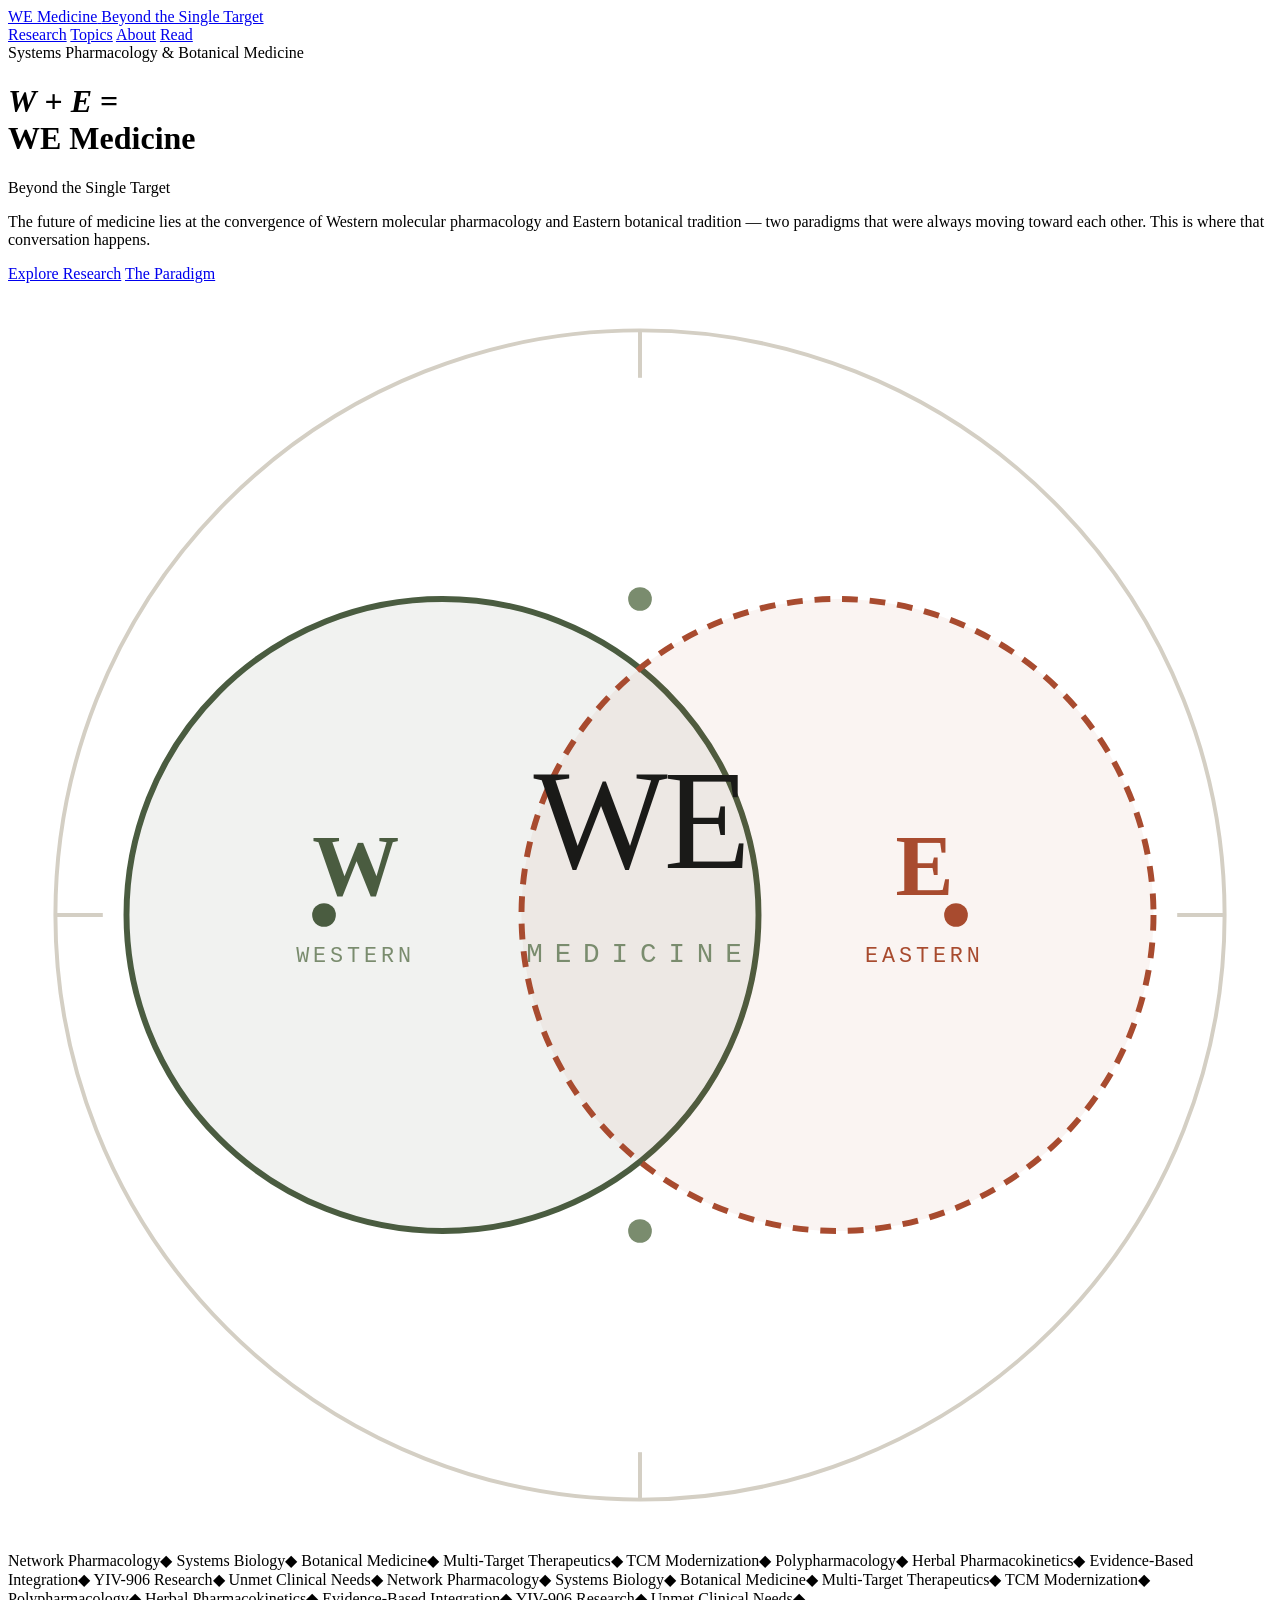
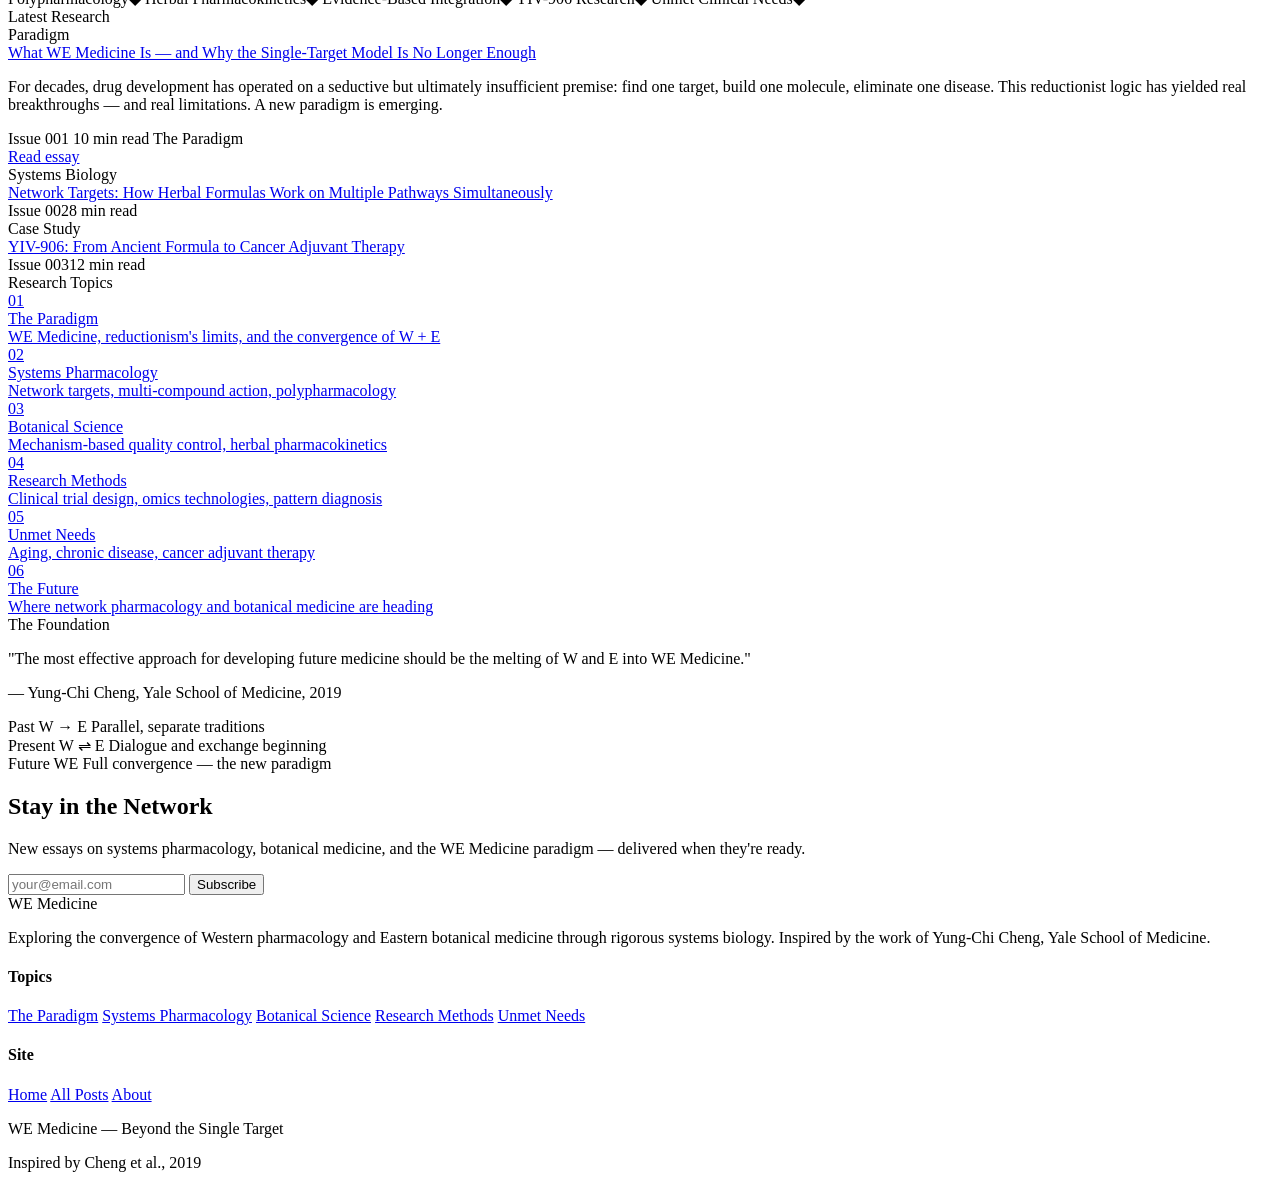
==== index.html @ 30516f9b "Update index.html" ====
<!DOCTYPE html>
<html lang="en">
<head>
  <meta charset="UTF-8">
  <meta name="viewport" content="width=device-width, initial-scale=1.0">
  <title>WE Medicine — Beyond the Single Target</title>
  <meta name="description" content="Exploring the convergence of Western pharmacology and Eastern botanical medicine through a systems biology lens.">
  <link rel="stylesheet" href="css/style.css"> 
</head>
<body>

  <header>
    <div class="header-inner">
      <a href="index.html" class="logo">
        <span class="logo-we">WE Medicine</span>
        <span class="logo-rest">Beyond the Single Target</span>
      </a>
      <nav>
        <a href="blog.html">Research</a>
        <a href="topics.html">Topics</a>
        <a href="about.html">About</a>
        <a href="blog.html" class="nav-cta">Read</a>
      </nav>
    </div>
  </header>

  <!-- HERO -->
  <div class="hero">
    <div class="hero-text fade-in">
      <div class="hero-label">Systems Pharmacology & Botanical Medicine</div>
      <h1><em>W</em> + <em>E</em> =<br>WE Medicine</h1>
      <div class="hero-subtitle">Beyond the Single Target</div>
      <p class="hero-desc">
        The future of medicine lies at the convergence of Western molecular pharmacology
        and Eastern botanical tradition — two paradigms that were always moving toward
        each other. This is where that conversation happens.
      </p>
      <div class="hero-actions">
        <a href="blog.html" class="btn-primary">Explore Research</a>
        <a href="about.html" class="btn-secondary">The Paradigm</a>
      </div>
    </div>
    <div class="hero-visual">
      <div class="we-diagram">
        <svg viewBox="0 0 320 320" fill="none" xmlns="http://www.w3.org/2000/svg">
          <!-- Outer ring -->
          <circle cx="160" cy="160" r="148" stroke="#d4cfc4" stroke-width="1"/>
          <!-- W circle -->
          <circle cx="110" cy="160" r="80" fill="#4a5c40" fill-opacity="0.08" stroke="#4a5c40" stroke-width="1.5"/>
          <!-- E circle -->
          <circle cx="210" cy="160" r="80" fill="#a84b2f" fill-opacity="0.06" stroke="#a84b2f" stroke-width="1.5" stroke-dasharray="4 3"/>
          <!-- Intersection -->
          <text x="160" y="148" text-anchor="middle" font-family="'Cormorant Garamond', serif" font-size="36" font-weight="300" fill="#1a1a18" letter-spacing="-1">WE</text>
          <text x="160" y="172" text-anchor="middle" font-family="'DM Mono', monospace" font-size="7" fill="#7a8c6e" letter-spacing="3">MEDICINE</text>
          <!-- W label -->
          <text x="88" y="155" text-anchor="middle" font-family="'Cormorant Garamond', serif" font-size="22" fill="#4a5c40" font-weight="600">W</text>
          <text x="88" y="172" text-anchor="middle" font-family="'DM Mono', monospace" font-size="5.5" fill="#7a8c6e" letter-spacing="1">WESTERN</text>
          <!-- E label -->
          <text x="232" y="155" text-anchor="middle" font-family="'Cormorant Garamond', serif" font-size="22" fill="#a84b2f" font-weight="600">E</text>
          <text x="232" y="172" text-anchor="middle" font-family="'DM Mono', monospace" font-size="5.5" fill="#a84b2f" letter-spacing="1">EASTERN</text>
          <!-- Decorative ticks -->
          <line x1="160" y1="12" x2="160" y2="24" stroke="#d4cfc4" stroke-width="1"/>
          <line x1="160" y1="296" x2="160" y2="308" stroke="#d4cfc4" stroke-width="1"/>
          <line x1="12" y1="160" x2="24" y2="160" stroke="#d4cfc4" stroke-width="1"/>
          <line x1="296" y1="160" x2="308" y2="160" stroke="#d4cfc4" stroke-width="1"/>
          <!-- Small nodes -->
          <circle cx="160" cy="80" r="3" fill="#7a8c6e"/>
          <circle cx="160" cy="240" r="3" fill="#7a8c6e"/>
          <circle cx="80" cy="160" r="3" fill="#4a5c40"/>
          <circle cx="240" cy="160" r="3" fill="#a84b2f"/>
        </svg>
      </div>
    </div>
  </div>

  <!-- MARQUEE -->
  <div class="marquee-strip">
    <div class="marquee-track">
      <span>Network Pharmacology</span><span class="dot">◆</span>
      <span>Systems Biology</span><span class="dot">◆</span>
      <span>Botanical Medicine</span><span class="dot">◆</span>
      <span>Multi-Target Therapeutics</span><span class="dot">◆</span>
      <span>TCM Modernization</span><span class="dot">◆</span>
      <span>Polypharmacology</span><span class="dot">◆</span>
      <span>Herbal Pharmacokinetics</span><span class="dot">◆</span>
      <span>Evidence-Based Integration</span><span class="dot">◆</span>
      <span>YIV-906 Research</span><span class="dot">◆</span>
      <span>Unmet Clinical Needs</span><span class="dot">◆</span>
      <!-- duplicate for seamless loop -->
      <span>Network Pharmacology</span><span class="dot">◆</span>
      <span>Systems Biology</span><span class="dot">◆</span>
      <span>Botanical Medicine</span><span class="dot">◆</span>
      <span>Multi-Target Therapeutics</span><span class="dot">◆</span>
      <span>TCM Modernization</span><span class="dot">◆</span>
      <span>Polypharmacology</span><span class="dot">◆</span>
      <span>Herbal Pharmacokinetics</span><span class="dot">◆</span>
      <span>Evidence-Based Integration</span><span class="dot">◆</span>
      <span>YIV-906 Research</span><span class="dot">◆</span>
      <span>Unmet Clinical Needs</span><span class="dot">◆</span>
    </div>
  </div>

  <!-- FEATURED POSTS -->
  <section>
    <div class="section-label">Latest Research</div>
    <div class="featured-grid">
      <div class="featured-main">
        <div class="post-category">Paradigm</div>
        <a href="posts/manifesto.html" class="post-title">What WE Medicine Is — and Why the Single-Target Model Is No Longer Enough</a>
        <p class="post-excerpt">
          For decades, drug development has operated on a seductive but ultimately insufficient premise: find one target, build one molecule, eliminate one disease. This reductionist logic has yielded real breakthroughs — and real limitations. A new paradigm is emerging.
        </p>
        <div class="post-meta">
          <span>Issue 001</span>
          <span>10 min read</span>
          <span>The Paradigm</span>
        </div>
        <a href="posts/manifesto.html" class="read-more">Read essay</a>
      </div>
      <div class="featured-side">
        <div class="side-post">
          <div class="post-category">Systems Biology</div>
          <a href="blog.html" class="post-title">Network Targets: How Herbal Formulas Work on Multiple Pathways Simultaneously</a>
          <div class="post-meta"><span>Issue 002</span><span>8 min read</span></div>
        </div>
        <div class="side-post">
          <div class="post-category">Case Study</div>
          <a href="blog.html" class="post-title">YIV-906: From Ancient Formula to Cancer Adjuvant Therapy</a>
          <div class="post-meta"><span>Issue 003</span><span>12 min read</span></div>
        </div>
      </div>
    </div>
  </section>

  <!-- TOPICS -->
  <section>
    <div class="section-label">Research Topics</div>
    <div class="topics-grid">
      <a href="blog.html" class="topic-card">
        <div class="topic-number">01</div>
        <div class="topic-name">The Paradigm</div>
        <div class="topic-desc">WE Medicine, reductionism's limits, and the convergence of W + E</div>
      </a>
      <a href="blog.html" class="topic-card">
        <div class="topic-number">02</div>
        <div class="topic-name">Systems Pharmacology</div>
        <div class="topic-desc">Network targets, multi-compound action, polypharmacology</div>
      </a>
      <a href="blog.html" class="topic-card">
        <div class="topic-number">03</div>
        <div class="topic-name">Botanical Science</div>
        <div class="topic-desc">Mechanism-based quality control, herbal pharmacokinetics</div>
      </a>
      <a href="blog.html" class="topic-card">
        <div class="topic-number">04</div>
        <div class="topic-name">Research Methods</div>
        <div class="topic-desc">Clinical trial design, omics technologies, pattern diagnosis</div>
      </a>
      <a href="blog.html" class="topic-card">
        <div class="topic-number">05</div>
        <div class="topic-name">Unmet Needs</div>
        <div class="topic-desc">Aging, chronic disease, cancer adjuvant therapy</div>
      </a>
      <a href="blog.html" class="topic-card">
        <div class="topic-number">06</div>
        <div class="topic-name">The Future</div>
        <div class="topic-desc">Where network pharmacology and botanical medicine are heading</div>
      </a>
    </div>
  </section>

  <!-- PARADIGM BLOCK -->
  <div class="paradigm-block">
    <div class="paradigm-inner">
      <div>
        <div class="section-label">The Foundation</div>
        <p class="paradigm-quote">"The most effective approach for developing future medicine should be the melting of W and E into WE Medicine."</p>
        <p class="paradigm-attribution">— Yung-Chi Cheng, Yale School of Medicine, 2019</p>
      </div>
      <div class="equation-display">
        <div class="eq-row">
          <span class="eq-label">Past</span>
          <span class="eq-value">W → E</span>
          <span class="eq-desc">Parallel, separate traditions</span>
        </div>
        <div class="eq-row">
          <span class="eq-label">Present</span>
          <span class="eq-value">W ⇌ E</span>
          <span class="eq-desc">Dialogue and exchange beginning</span>
        </div>
        <div class="eq-row active">
          <span class="eq-label">Future</span>
          <span class="eq-value">WE</span>
          <span class="eq-desc">Full convergence — the new paradigm</span>
        </div>
      </div>
    </div>
  </div>

  <!-- NEWSLETTER -->
  <div class="newsletter-section">
    <div class="newsletter-inner">
      <h2>Stay in the Network</h2>
      <p>New essays on systems pharmacology, botanical medicine, and the WE Medicine paradigm — delivered when they're ready.</p>
      <form class="newsletter-form" onsubmit="return false;">
        <input type="email" placeholder="your@email.com">
        <button type="submit">Subscribe</button>
      </form>
    </div>
  </div>

  <footer>
    <div class="footer-inner">
      <div class="footer-brand">
        <span class="logo-we">WE Medicine</span>
        <p>Exploring the convergence of Western pharmacology and Eastern botanical medicine through rigorous systems biology. Inspired by the work of Yung-Chi Cheng, Yale School of Medicine.</p>
      </div>
      <div class="footer-col">
        <h4>Topics</h4>
        <a href="blog.html">The Paradigm</a>
        <a href="blog.html">Systems Pharmacology</a>
        <a href="blog.html">Botanical Science</a>
        <a href="blog.html">Research Methods</a>
        <a href="blog.html">Unmet Needs</a>
      </div>
      <div class="footer-col">
        <h4>Site</h4>
        <a href="index.html">Home</a>
        <a href="blog.html">All Posts</a>
        <a href="about.html">About</a>
      </div>
    </div>
    <div class="footer-bottom">
      <p>WE Medicine — Beyond the Single Target</p>
      <p>Inspired by Cheng et al., 2019</p>
    </div>
  </footer>

  <script src="js/main.js"></script>
</body>
</html>
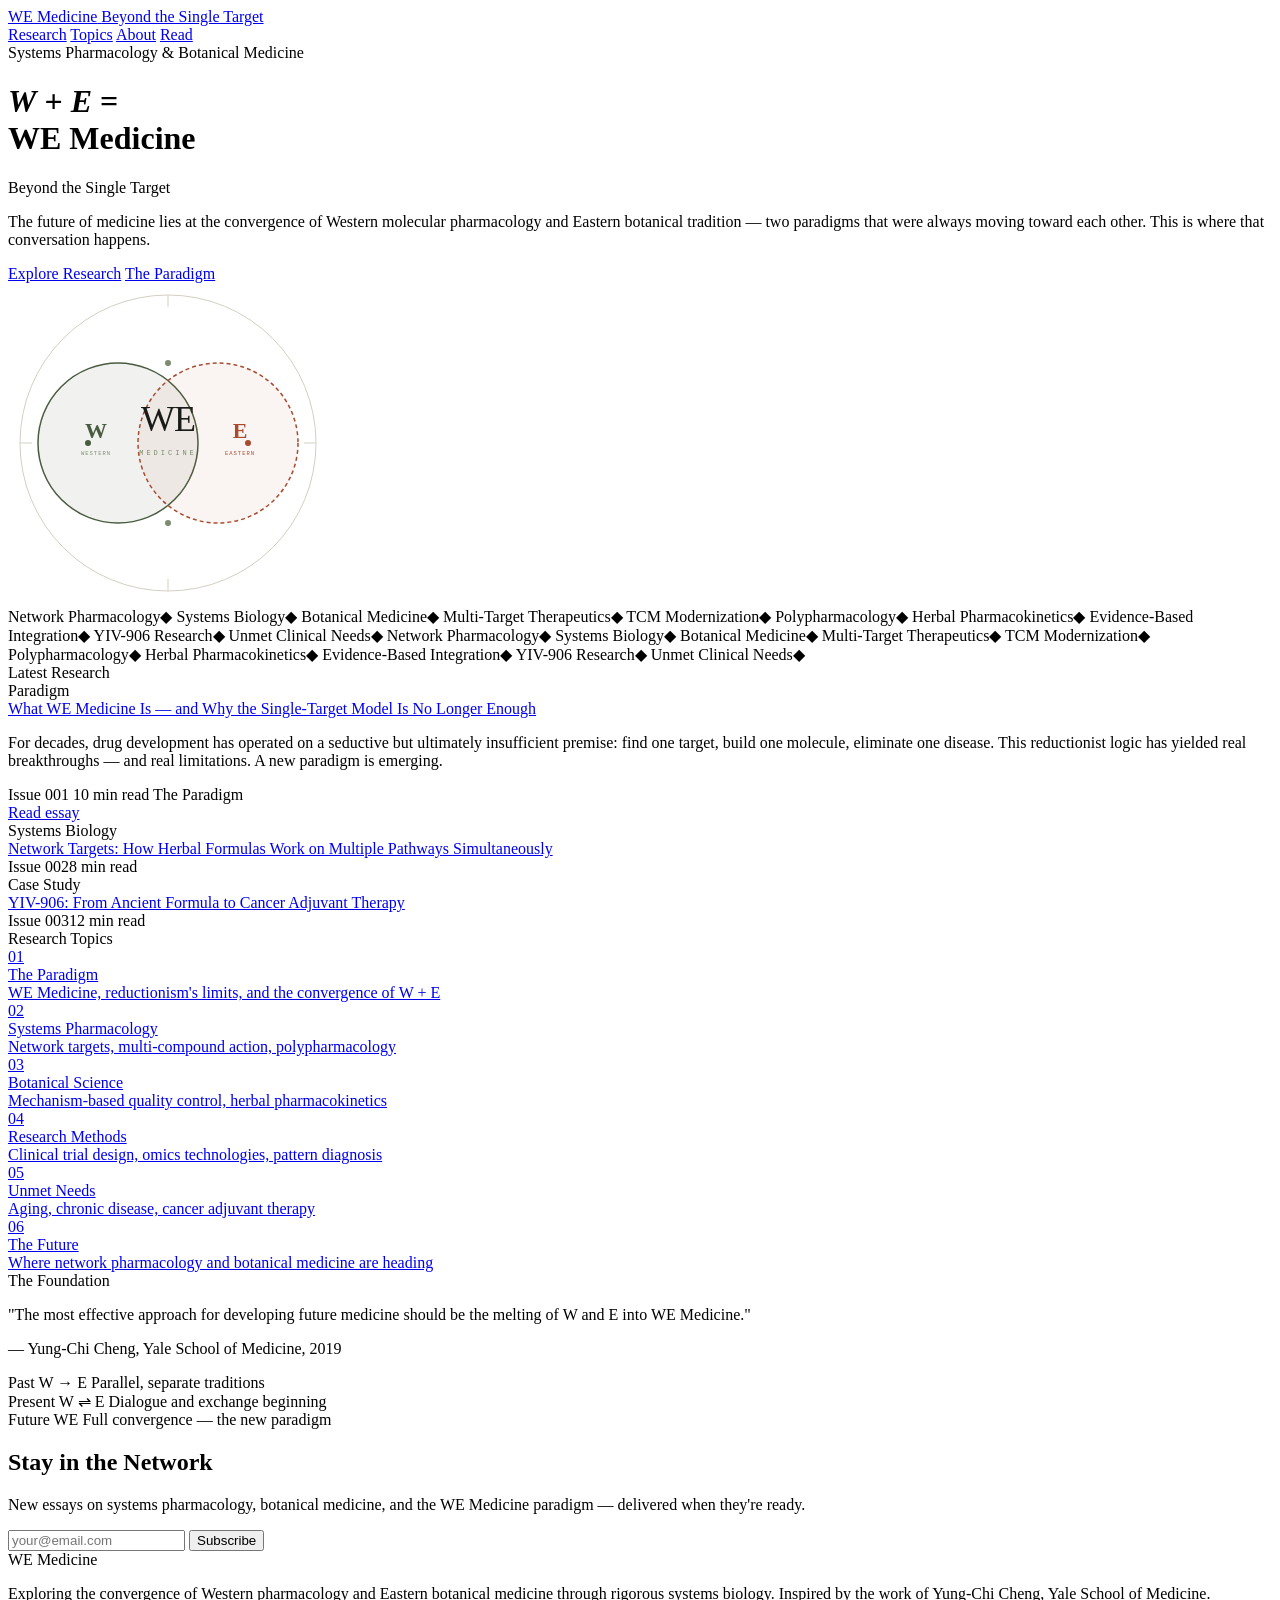
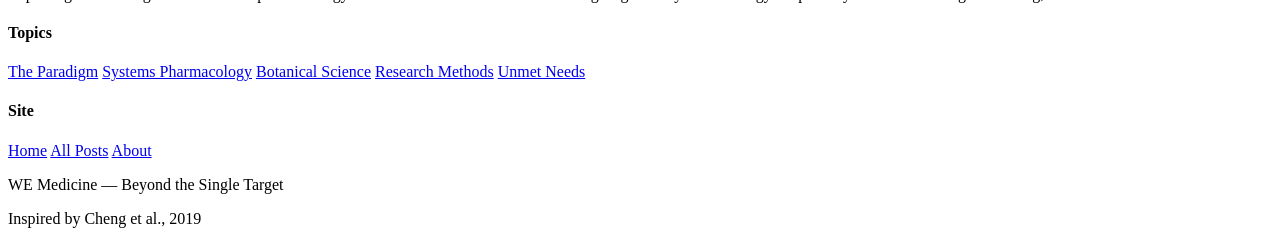
==== commit 131f812c: "Update index.html" ====
--- a/index.html
+++ b/index.html
@@ -5,7 +5,7 @@
   <meta name="viewport" content="width=device-width, initial-scale=1.0">
   <title>WE Medicine — Beyond the Single Target</title>
   <meta name="description" content="Exploring the convergence of Western pharmacology and Eastern botanical medicine through a systems biology lens.">
-  <link rel="stylesheet" href="css/style.css"> 
+  <link rel="stylesheet" href="css/style.css">
 </head>
 <body>
 
@@ -42,7 +42,7 @@
     </div>
     <div class="hero-visual">
       <div class="we-diagram">
-        <svg viewBox="0 0 320 320" fill="none" xmlns="http://www.w3.org/2000/svg">
+        <svg viewBox="0 0 320 320" width="320" height="320" fill="none" xmlns="http://www.w3.org/2000/svg">
           <!-- Outer ring -->
           <circle cx="160" cy="160" r="148" stroke="#d4cfc4" stroke-width="1"/>
           <!-- W circle -->
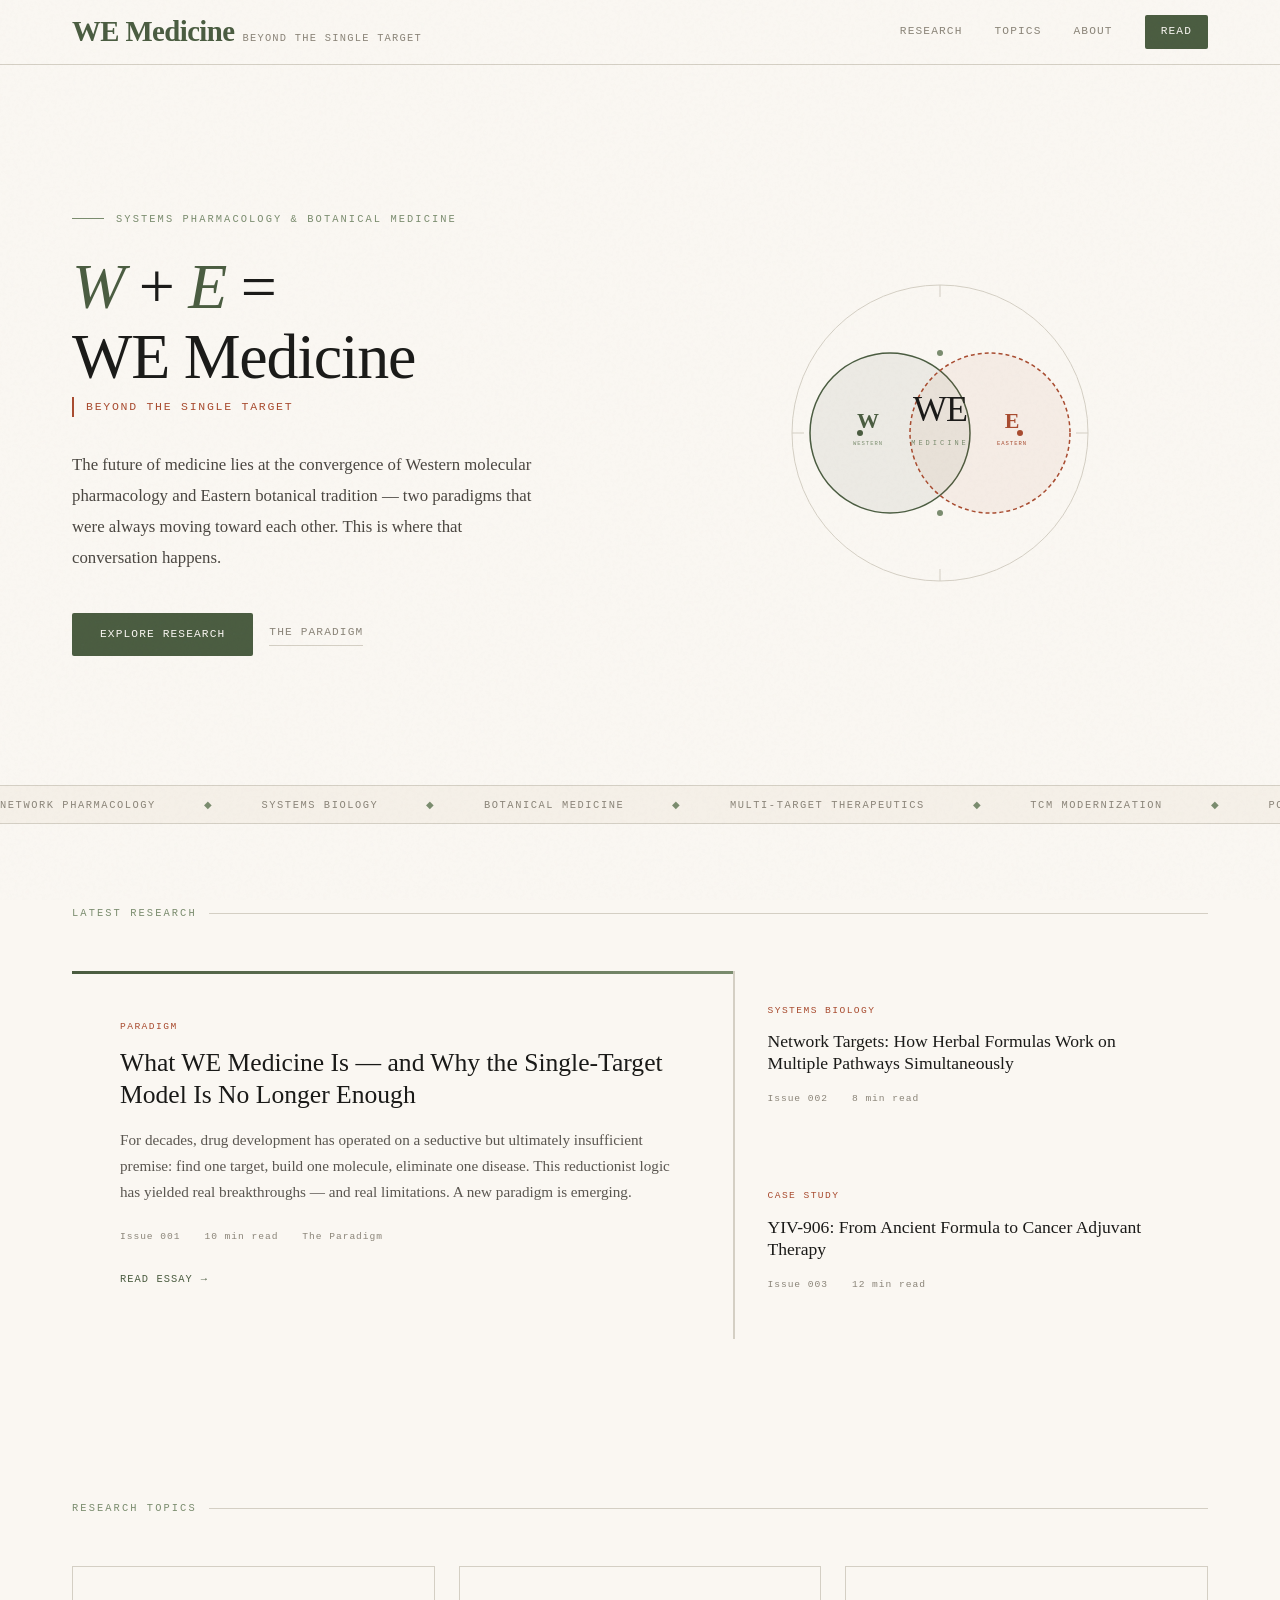
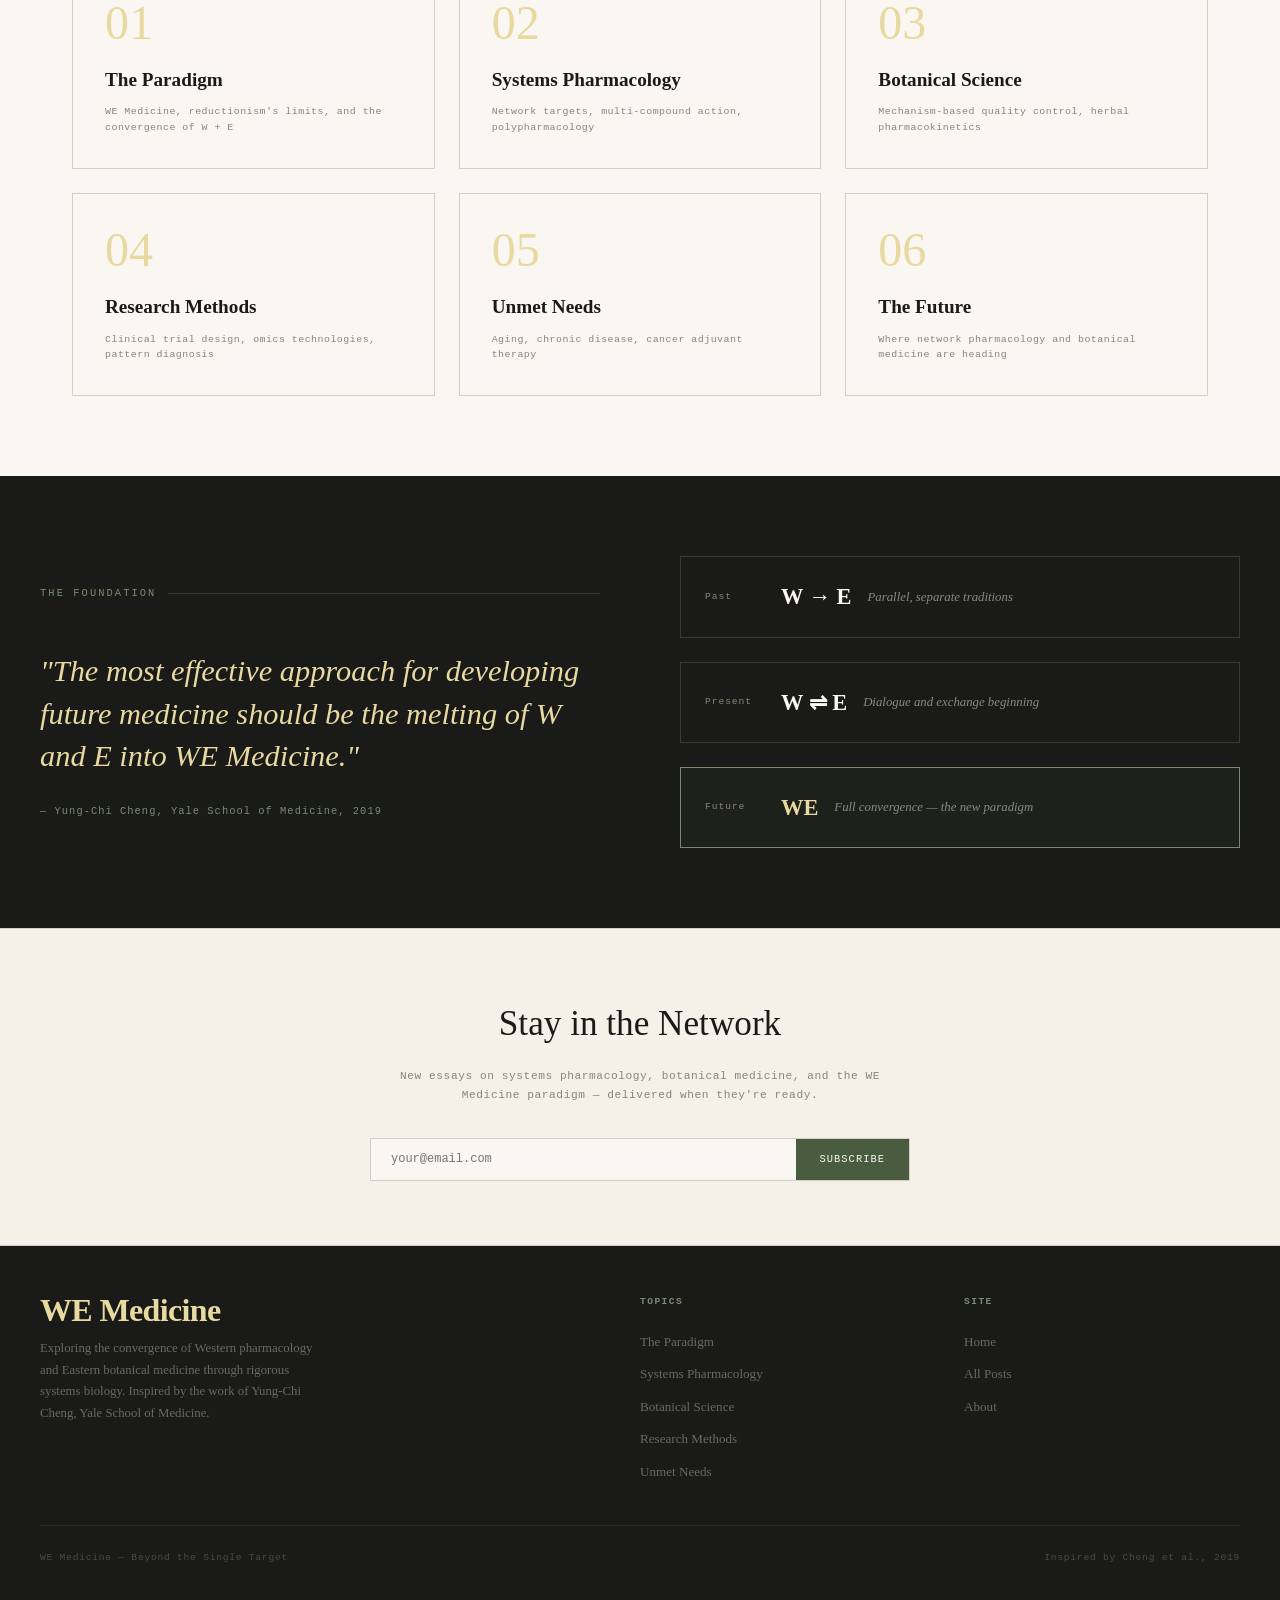
==== commit 2f632298: "Update index.html" ====
--- a/index.html
+++ b/index.html
@@ -5,7 +5,7 @@
   <meta name="viewport" content="width=device-width, initial-scale=1.0">
   <title>WE Medicine — Beyond the Single Target</title>
   <meta name="description" content="Exploring the convergence of Western pharmacology and Eastern botanical medicine through a systems biology lens.">
-  <link rel="stylesheet" href="css/style.css">
+  <link rel="stylesheet" href="style.css">
 </head>
 <body>
 
@@ -106,7 +106,7 @@
     <div class="featured-grid">
       <div class="featured-main">
         <div class="post-category">Paradigm</div>
-        <a href="posts/manifesto.html" class="post-title">What WE Medicine Is — and Why the Single-Target Model Is No Longer Enough</a>
+        <a href="manifesto.html" class="post-title">What WE Medicine Is — and Why the Single-Target Model Is No Longer Enough</a>
         <p class="post-excerpt">
           For decades, drug development has operated on a seductive but ultimately insufficient premise: find one target, build one molecule, eliminate one disease. This reductionist logic has yielded real breakthroughs — and real limitations. A new paradigm is emerging.
         </p>
@@ -115,7 +115,7 @@
           <span>10 min read</span>
           <span>The Paradigm</span>
         </div>
-        <a href="posts/manifesto.html" class="read-more">Read essay</a>
+        <a href="manifesto.html" class="read-more">Read essay</a>
       </div>
       <div class="featured-side">
         <div class="side-post">
@@ -236,6 +236,6 @@
     </div>
   </footer>
 
-  <script src="js/main.js"></script>
+  <script src="main.js"></script>
 </body>
 </html>
--- a/style.css
+++ b/style.css
@@ -0,0 +1,867 @@
+@import url('https://fonts.googleapis.com/css2?family=Cormorant+Garamond:ital,wght@0,300;0,400;0,600;1,300;1,400&family=DM+Mono:wght@300;400;500&family=Libre+Baskerville:ital,wght@0,400;0,700;1,400&display=swap');
+
+:root {
+  --ink: #1a1a18;
+  --paper: #f5f0e8;
+  --warm-white: #faf7f2;
+  --sage: #7a8c6e;
+  --deep-sage: #4a5c40;
+  --rust: #a84b2f;
+  --gold: #b8922a;
+  --pale-gold: #e8d9a0;
+  --muted: #8a8478;
+  --border: #d4cfc4;
+  --accent-line: #4a5c40;
+}
+
+*, *::before, *::after { box-sizing: border-box; margin: 0; padding: 0; }
+
+html { scroll-behavior: smooth; }
+
+body {
+  background: var(--warm-white);
+  color: var(--ink);
+  font-family: 'Libre Baskerville', Georgia, 'Times New Roman', serif;
+  font-size: 17px;
+  line-height: 1.75;
+  min-height: 100vh;
+}
+
+/* ── NOISE TEXTURE OVERLAY ── */
+body::before {
+  content: '';
+  position: fixed;
+  inset: 0;
+  background-image: url("data:image/svg+xml,%3Csvg viewBox='0 0 256 256' xmlns='http://www.w3.org/2000/svg'%3E%3Cfilter id='noise'%3E%3CfeTurbulence type='fractalNoise' baseFrequency='0.9' numOctaves='4' stitchTiles='stitch'/%3E%3C/filter%3E%3Crect width='100%25' height='100%25' filter='url(%23noise)' opacity='0.04'/%3E%3C/svg%3E");
+  pointer-events: none;
+  z-index: 1000;
+  opacity: 0.5;
+}
+
+/* ── HEADER ── */
+header {
+  border-bottom: 1px solid var(--border);
+  background: var(--warm-white);
+  position: sticky;
+  top: 0;
+  z-index: 100;
+  backdrop-filter: blur(8px);
+}
+
+.header-inner {
+  max-width: 1200px;
+  margin: 0 auto;
+  padding: 0 2rem;
+  display: flex;
+  align-items: center;
+  justify-content: space-between;
+  height: 64px;
+}
+
+.logo {
+  text-decoration: none;
+  display: flex;
+  align-items: baseline;
+  gap: 0.5rem;
+}
+
+.logo-we {
+  font-family: 'Cormorant Garamond', serif;
+  font-size: 1.8rem;
+  font-weight: 600;
+  color: var(--deep-sage);
+  letter-spacing: -0.02em;
+  line-height: 1;
+}
+
+.logo-rest {
+  font-family: 'DM Mono', monospace;
+  font-size: 0.65rem;
+  font-weight: 300;
+  color: var(--muted);
+  letter-spacing: 0.12em;
+  text-transform: uppercase;
+}
+
+nav {
+  display: flex;
+  align-items: center;
+  gap: 2rem;
+}
+
+nav a {
+  font-family: 'DM Mono', monospace;
+  font-size: 0.7rem;
+  font-weight: 400;
+  letter-spacing: 0.1em;
+  text-transform: uppercase;
+  color: var(--muted);
+  text-decoration: none;
+  transition: color 0.2s;
+}
+
+nav a:hover { color: var(--deep-sage); }
+
+.nav-cta {
+  background: var(--deep-sage);
+  color: var(--warm-white) !important;
+  padding: 0.45rem 1rem;
+  border-radius: 2px;
+}
+
+.nav-cta:hover { background: var(--ink); color: var(--warm-white) !important; }
+
+/* ── HERO ── */
+.hero {
+  max-width: 1200px;
+  margin: 0 auto;
+  padding: 5rem 2rem 4rem;
+  display: grid;
+  grid-template-columns: 1fr 1fr;
+  gap: 4rem;
+  align-items: center;
+  min-height: 80vh;
+}
+
+.hero-label {
+  font-family: 'DM Mono', monospace;
+  font-size: 0.65rem;
+  letter-spacing: 0.2em;
+  text-transform: uppercase;
+  color: var(--sage);
+  margin-bottom: 1.5rem;
+  display: flex;
+  align-items: center;
+  gap: 0.75rem;
+}
+
+.hero-label::before {
+  content: '';
+  display: block;
+  width: 2rem;
+  height: 1px;
+  background: var(--sage);
+}
+
+.hero h1 {
+  font-family: 'Cormorant Garamond', serif;
+  font-size: clamp(3rem, 5vw, 4.5rem);
+  font-weight: 300;
+  line-height: 1.1;
+  letter-spacing: -0.02em;
+  color: var(--ink);
+  margin-bottom: 0.25rem;
+}
+
+.hero h1 em {
+  font-style: italic;
+  color: var(--deep-sage);
+}
+
+.hero-subtitle {
+  font-family: 'DM Mono', monospace;
+  font-size: 0.72rem;
+  letter-spacing: 0.15em;
+  text-transform: uppercase;
+  color: var(--rust);
+  margin-bottom: 2rem;
+  border-left: 2px solid var(--rust);
+  padding-left: 0.75rem;
+}
+
+.hero-desc {
+  font-size: 1.05rem;
+  color: #4a4640;
+  line-height: 1.85;
+  max-width: 480px;
+  margin-bottom: 2.5rem;
+}
+
+.hero-actions {
+  display: flex;
+  gap: 1rem;
+  align-items: center;
+}
+
+.btn-primary {
+  background: var(--deep-sage);
+  color: var(--warm-white);
+  padding: 0.75rem 1.75rem;
+  text-decoration: none;
+  font-family: 'DM Mono', monospace;
+  font-size: 0.7rem;
+  letter-spacing: 0.1em;
+  text-transform: uppercase;
+  border-radius: 2px;
+  transition: background 0.2s;
+}
+
+.btn-primary:hover { background: var(--ink); }
+
+.btn-secondary {
+  color: var(--muted);
+  text-decoration: none;
+  font-family: 'DM Mono', monospace;
+  font-size: 0.7rem;
+  letter-spacing: 0.1em;
+  text-transform: uppercase;
+  border-bottom: 1px solid var(--border);
+  padding-bottom: 2px;
+  transition: color 0.2s, border-color 0.2s;
+}
+
+.btn-secondary:hover { color: var(--ink); border-color: var(--ink); }
+
+/* ── HERO VISUAL ── */
+.hero-visual {
+  position: relative;
+  display: flex;
+  justify-content: center;
+  align-items: center;
+  overflow: hidden;
+}
+
+.we-diagram {
+  width: 320px;
+  height: 320px;
+  max-width: 320px;
+  max-height: 320px;
+  flex-shrink: 0;
+}
+
+.we-diagram svg {
+  display: block;
+  width: 320px;
+  height: 320px;
+}
+
+/* ── MARQUEE ── */
+.marquee-strip {
+  border-top: 1px solid var(--border);
+  border-bottom: 1px solid var(--border);
+  background: var(--paper);
+  overflow: hidden;
+  padding: 0.6rem 0;
+}
+
+.marquee-track {
+  display: flex;
+  gap: 3rem;
+  animation: marquee 30s linear infinite;
+  white-space: nowrap;
+}
+
+.marquee-track span {
+  font-family: 'DM Mono', monospace;
+  font-size: 0.65rem;
+  letter-spacing: 0.15em;
+  text-transform: uppercase;
+  color: var(--muted);
+  flex-shrink: 0;
+}
+
+.marquee-track span.dot {
+  color: var(--sage);
+}
+
+@keyframes marquee {
+  from { transform: translateX(0); }
+  to { transform: translateX(-50%); }
+}
+
+/* ── SECTION ── */
+section {
+  max-width: 1200px;
+  margin: 0 auto;
+  padding: 5rem 2rem;
+}
+
+.section-label {
+  font-family: 'DM Mono', monospace;
+  font-size: 0.65rem;
+  letter-spacing: 0.2em;
+  text-transform: uppercase;
+  color: var(--sage);
+  margin-bottom: 3rem;
+  display: flex;
+  align-items: center;
+  gap: 0.75rem;
+}
+
+.section-label::after {
+  content: '';
+  display: block;
+  flex: 1;
+  height: 1px;
+  background: var(--border);
+}
+
+/* ── FEATURED POST ── */
+.featured-grid {
+  display: grid;
+  grid-template-columns: 1.4fr 1fr;
+  gap: 2px;
+  background: var(--border);
+}
+
+.featured-main {
+  background: var(--warm-white);
+  padding: 3rem;
+  position: relative;
+  overflow: hidden;
+}
+
+.featured-main::before {
+  content: '';
+  position: absolute;
+  top: 0; left: 0; right: 0;
+  height: 3px;
+  background: linear-gradient(90deg, var(--deep-sage), var(--sage));
+}
+
+.featured-side {
+  background: var(--warm-white);
+  display: flex;
+  flex-direction: column;
+  gap: 2px;
+}
+
+.side-post {
+  background: var(--warm-white);
+  padding: 2rem;
+  flex: 1;
+  border-left: none;
+  position: relative;
+  transition: background 0.2s;
+}
+
+.side-post:hover { background: var(--paper); }
+
+.post-category {
+  font-family: 'DM Mono', monospace;
+  font-size: 0.6rem;
+  letter-spacing: 0.15em;
+  text-transform: uppercase;
+  color: var(--rust);
+  margin-bottom: 0.75rem;
+}
+
+.post-title {
+  font-family: 'Cormorant Garamond', serif;
+  font-size: 1.6rem;
+  font-weight: 400;
+  line-height: 1.25;
+  color: var(--ink);
+  margin-bottom: 1rem;
+  text-decoration: none;
+  display: block;
+}
+
+.post-title:hover { color: var(--deep-sage); }
+
+.side-post .post-title {
+  font-size: 1.1rem;
+}
+
+.post-excerpt {
+  color: #5a5650;
+  font-size: 0.95rem;
+  line-height: 1.7;
+  margin-bottom: 1.5rem;
+}
+
+.post-meta {
+  font-family: 'DM Mono', monospace;
+  font-size: 0.6rem;
+  letter-spacing: 0.1em;
+  color: var(--muted);
+  display: flex;
+  gap: 1.5rem;
+}
+
+.read-more {
+  font-family: 'DM Mono', monospace;
+  font-size: 0.65rem;
+  letter-spacing: 0.1em;
+  text-transform: uppercase;
+  color: var(--deep-sage);
+  text-decoration: none;
+  display: inline-flex;
+  align-items: center;
+  gap: 0.5rem;
+  margin-top: 1.5rem;
+}
+
+.read-more::after { content: '→'; transition: transform 0.2s; }
+.read-more:hover::after { transform: translateX(4px); }
+
+/* ── TOPIC GRID ── */
+.topics-grid {
+  display: grid;
+  grid-template-columns: repeat(3, 1fr);
+  gap: 1.5rem;
+}
+
+.topic-card {
+  border: 1px solid var(--border);
+  padding: 2rem;
+  position: relative;
+  transition: border-color 0.2s, transform 0.2s;
+  cursor: pointer;
+  text-decoration: none;
+  display: block;
+  color: inherit;
+}
+
+.topic-card:hover {
+  border-color: var(--deep-sage);
+  transform: translateY(-2px);
+}
+
+.topic-number {
+  font-family: 'Cormorant Garamond', serif;
+  font-size: 3rem;
+  font-weight: 300;
+  color: var(--pale-gold);
+  line-height: 1;
+  margin-bottom: 1rem;
+}
+
+.topic-name {
+  font-family: 'Cormorant Garamond', serif;
+  font-size: 1.2rem;
+  font-weight: 600;
+  color: var(--ink);
+  margin-bottom: 0.5rem;
+}
+
+.topic-desc {
+  font-family: 'DM Mono', monospace;
+  font-size: 0.62rem;
+  letter-spacing: 0.05em;
+  color: var(--muted);
+  line-height: 1.6;
+}
+
+/* ── PARADIGM BLOCK ── */
+.paradigm-block {
+  background: var(--ink);
+  color: var(--warm-white);
+  padding: 5rem 2rem;
+}
+
+.paradigm-inner {
+  max-width: 1200px;
+  margin: 0 auto;
+  display: grid;
+  grid-template-columns: 1fr 1fr;
+  gap: 5rem;
+  align-items: center;
+}
+
+.paradigm-block .section-label {
+  color: var(--sage);
+}
+
+.paradigm-block .section-label::after {
+  background: #3a3a38;
+}
+
+.paradigm-quote {
+  font-family: 'Cormorant Garamond', serif;
+  font-size: 1.9rem;
+  font-weight: 300;
+  font-style: italic;
+  line-height: 1.4;
+  color: var(--pale-gold);
+  margin-bottom: 1.5rem;
+}
+
+.paradigm-attribution {
+  font-family: 'DM Mono', monospace;
+  font-size: 0.65rem;
+  letter-spacing: 0.1em;
+  color: var(--sage);
+}
+
+.equation-display {
+  display: flex;
+  flex-direction: column;
+  gap: 1.5rem;
+}
+
+.eq-row {
+  display: flex;
+  align-items: center;
+  gap: 1rem;
+  padding: 1.25rem 1.5rem;
+  border: 1px solid #3a3a38;
+}
+
+.eq-row.active {
+  border-color: var(--sage);
+  background: rgba(74, 92, 64, 0.1);
+}
+
+.eq-label {
+  font-family: 'DM Mono', monospace;
+  font-size: 0.6rem;
+  letter-spacing: 0.1em;
+  color: var(--muted);
+  width: 60px;
+  flex-shrink: 0;
+}
+
+.eq-value {
+  font-family: 'Cormorant Garamond', serif;
+  font-size: 1.4rem;
+  font-weight: 600;
+  color: var(--warm-white);
+}
+
+.eq-row.active .eq-value { color: var(--pale-gold); }
+
+.eq-desc {
+  font-size: 0.8rem;
+  color: #8a8888;
+  font-family: 'Libre Baskerville', serif;
+  font-style: italic;
+}
+
+/* ── NEWSLETTER ── */
+.newsletter-section {
+  background: var(--paper);
+  border-top: 1px solid var(--border);
+  border-bottom: 1px solid var(--border);
+  padding: 4rem 2rem;
+  text-align: center;
+}
+
+.newsletter-inner { max-width: 540px; margin: 0 auto; }
+
+.newsletter-section h2 {
+  font-family: 'Cormorant Garamond', serif;
+  font-size: 2.2rem;
+  font-weight: 400;
+  margin-bottom: 0.75rem;
+}
+
+.newsletter-section p {
+  color: var(--muted);
+  font-size: 0.9rem;
+  margin-bottom: 2rem;
+  font-family: 'DM Mono', monospace;
+  font-size: 0.7rem;
+  letter-spacing: 0.05em;
+}
+
+.newsletter-form {
+  display: flex;
+  gap: 0;
+  border: 1px solid var(--border);
+  overflow: hidden;
+}
+
+.newsletter-form input {
+  flex: 1;
+  padding: 0.85rem 1.25rem;
+  border: none;
+  background: var(--warm-white);
+  font-family: 'DM Mono', monospace;
+  font-size: 0.75rem;
+  color: var(--ink);
+  outline: none;
+}
+
+.newsletter-form button {
+  background: var(--deep-sage);
+  color: var(--warm-white);
+  border: none;
+  padding: 0.85rem 1.5rem;
+  font-family: 'DM Mono', monospace;
+  font-size: 0.65rem;
+  letter-spacing: 0.1em;
+  text-transform: uppercase;
+  cursor: pointer;
+  transition: background 0.2s;
+}
+
+.newsletter-form button:hover { background: var(--ink); }
+
+/* ── FOOTER ── */
+footer {
+  background: var(--ink);
+  color: #8a8888;
+  padding: 3rem 2rem;
+}
+
+.footer-inner {
+  max-width: 1200px;
+  margin: 0 auto;
+  display: grid;
+  grid-template-columns: 2fr 1fr 1fr;
+  gap: 3rem;
+}
+
+.footer-brand .logo-we { font-size: 2rem; display: block; margin-bottom: 0.5rem; color: var(--pale-gold); }
+
+.footer-brand p {
+  font-size: 0.8rem;
+  line-height: 1.7;
+  margin-top: 0.75rem;
+  max-width: 280px;
+  color: #6a6868;
+}
+
+.footer-col h4 {
+  font-family: 'DM Mono', monospace;
+  font-size: 0.6rem;
+  letter-spacing: 0.15em;
+  text-transform: uppercase;
+  color: var(--sage);
+  margin-bottom: 1.25rem;
+}
+
+.footer-col a {
+  display: block;
+  font-size: 0.82rem;
+  color: #6a6868;
+  text-decoration: none;
+  margin-bottom: 0.6rem;
+  transition: color 0.2s;
+}
+
+.footer-col a:hover { color: var(--warm-white); }
+
+.footer-bottom {
+  max-width: 1200px;
+  margin: 2rem auto 0;
+  padding-top: 1.5rem;
+  border-top: 1px solid #2a2a28;
+  display: flex;
+  justify-content: space-between;
+  align-items: center;
+}
+
+.footer-bottom p {
+  font-family: 'DM Mono', monospace;
+  font-size: 0.6rem;
+  letter-spacing: 0.08em;
+  color: #4a4a48;
+}
+
+/* ── BLOG PAGE ── */
+.page-hero {
+  max-width: 1200px;
+  margin: 0 auto;
+  padding: 4rem 2rem 2rem;
+  border-bottom: 1px solid var(--border);
+  margin-bottom: 0;
+}
+
+.page-hero h1 {
+  font-family: 'Cormorant Garamond', serif;
+  font-size: 3rem;
+  font-weight: 300;
+  margin-bottom: 0.5rem;
+}
+
+.page-hero p {
+  color: var(--muted);
+  font-family: 'DM Mono', monospace;
+  font-size: 0.7rem;
+  letter-spacing: 0.08em;
+}
+
+.filter-bar {
+  max-width: 1200px;
+  margin: 0 auto;
+  padding: 1.5rem 2rem;
+  border-bottom: 1px solid var(--border);
+  display: flex;
+  gap: 0.5rem;
+  flex-wrap: wrap;
+}
+
+.filter-btn {
+  font-family: 'DM Mono', monospace;
+  font-size: 0.62rem;
+  letter-spacing: 0.1em;
+  text-transform: uppercase;
+  padding: 0.4rem 0.85rem;
+  border: 1px solid var(--border);
+  background: none;
+  color: var(--muted);
+  cursor: pointer;
+  border-radius: 2px;
+  transition: all 0.15s;
+}
+
+.filter-btn.active, .filter-btn:hover {
+  background: var(--deep-sage);
+  color: var(--warm-white);
+  border-color: var(--deep-sage);
+}
+
+.posts-grid {
+  max-width: 1200px;
+  margin: 0 auto;
+  padding: 3rem 2rem;
+  display: grid;
+  grid-template-columns: repeat(3, 1fr);
+  gap: 2rem;
+}
+
+.post-card {
+  border: 1px solid var(--border);
+  padding: 2rem;
+  display: flex;
+  flex-direction: column;
+  transition: border-color 0.2s, transform 0.2s;
+}
+
+.post-card:hover {
+  border-color: var(--deep-sage);
+  transform: translateY(-2px);
+}
+
+.post-card .post-title { font-size: 1.25rem; flex: 1; }
+.post-card .post-excerpt { font-size: 0.88rem; }
+
+/* ── ABOUT PAGE ── */
+.about-layout {
+  max-width: 1200px;
+  margin: 0 auto;
+  padding: 4rem 2rem;
+  display: grid;
+  grid-template-columns: 2fr 1fr;
+  gap: 5rem;
+}
+
+.about-content h1 {
+  font-family: 'Cormorant Garamond', serif;
+  font-size: 3rem;
+  font-weight: 300;
+  margin-bottom: 2rem;
+}
+
+.about-content h2 {
+  font-family: 'Cormorant Garamond', serif;
+  font-size: 1.6rem;
+  font-weight: 400;
+  margin: 2.5rem 0 1rem;
+  color: var(--deep-sage);
+}
+
+.about-content p {
+  color: #4a4640;
+  line-height: 1.85;
+  margin-bottom: 1.25rem;
+}
+
+.about-sidebar {
+  padding-top: 0.5rem;
+}
+
+.sidebar-block {
+  border: 1px solid var(--border);
+  padding: 1.5rem;
+  margin-bottom: 1.5rem;
+}
+
+.sidebar-block h3 {
+  font-family: 'DM Mono', monospace;
+  font-size: 0.62rem;
+  letter-spacing: 0.15em;
+  text-transform: uppercase;
+  color: var(--sage);
+  margin-bottom: 1rem;
+}
+
+.sidebar-block p, .sidebar-block li {
+  font-size: 0.85rem;
+  color: var(--muted);
+  line-height: 1.6;
+}
+
+.sidebar-block ul { list-style: none; }
+.sidebar-block li { padding: 0.35rem 0; border-bottom: 1px solid var(--border); }
+.sidebar-block li:last-child { border-bottom: none; }
+
+/* ── SINGLE POST ── */
+.post-layout {
+  max-width: 1200px;
+  margin: 0 auto;
+  padding: 4rem 2rem;
+  display: grid;
+  grid-template-columns: 1fr 280px;
+  gap: 5rem;
+}
+
+.post-body h1 {
+  font-family: 'Cormorant Garamond', serif;
+  font-size: 2.8rem;
+  font-weight: 300;
+  line-height: 1.2;
+  margin-bottom: 0.5rem;
+}
+
+.post-body .post-meta { margin-bottom: 2.5rem; padding-bottom: 2rem; border-bottom: 1px solid var(--border); }
+
+.post-body p { color: #3a3830; line-height: 1.9; margin-bottom: 1.5rem; }
+
+.post-body h2 {
+  font-family: 'Cormorant Garamond', serif;
+  font-size: 1.75rem;
+  font-weight: 400;
+  margin: 3rem 0 1rem;
+  color: var(--deep-sage);
+}
+
+.post-body blockquote {
+  border-left: 3px solid var(--sage);
+  padding: 0.5rem 1.5rem;
+  margin: 2rem 0;
+  font-style: italic;
+  color: var(--muted);
+  background: var(--paper);
+}
+
+.post-sidebar { padding-top: 0.25rem; }
+
+/* ── ANIMATIONS ── */
+.fade-in {
+  opacity: 0;
+  transform: translateY(16px);
+  animation: fadeUp 0.7s ease forwards;
+}
+
+@keyframes fadeUp {
+  to { opacity: 1; transform: translateY(0); }
+}
+
+.fade-in:nth-child(1) { animation-delay: 0.1s; }
+.fade-in:nth-child(2) { animation-delay: 0.2s; }
+.fade-in:nth-child(3) { animation-delay: 0.3s; }
+.fade-in:nth-child(4) { animation-delay: 0.4s; }
+
+/* ── RESPONSIVE ── */
+@media (max-width: 900px) {
+  .hero { grid-template-columns: 1fr; min-height: auto; }
+  .hero-visual { display: none; }
+  .featured-grid { grid-template-columns: 1fr; }
+  .topics-grid { grid-template-columns: repeat(2, 1fr); }
+  .paradigm-inner { grid-template-columns: 1fr; gap: 2.5rem; }
+  .footer-inner { grid-template-columns: 1fr; gap: 2rem; }
+  .posts-grid { grid-template-columns: repeat(2, 1fr); }
+  .about-layout { grid-template-columns: 1fr; }
+  .post-layout { grid-template-columns: 1fr; }
+  nav { gap: 1rem; }
+}
+
+@media (max-width: 600px) {
+  .topics-grid { grid-template-columns: 1fr; }
+  .posts-grid { grid-template-columns: 1fr; }
+  .hero { padding: 3rem 1.5rem; }
+  section { padding: 3rem 1.5rem; }
+}
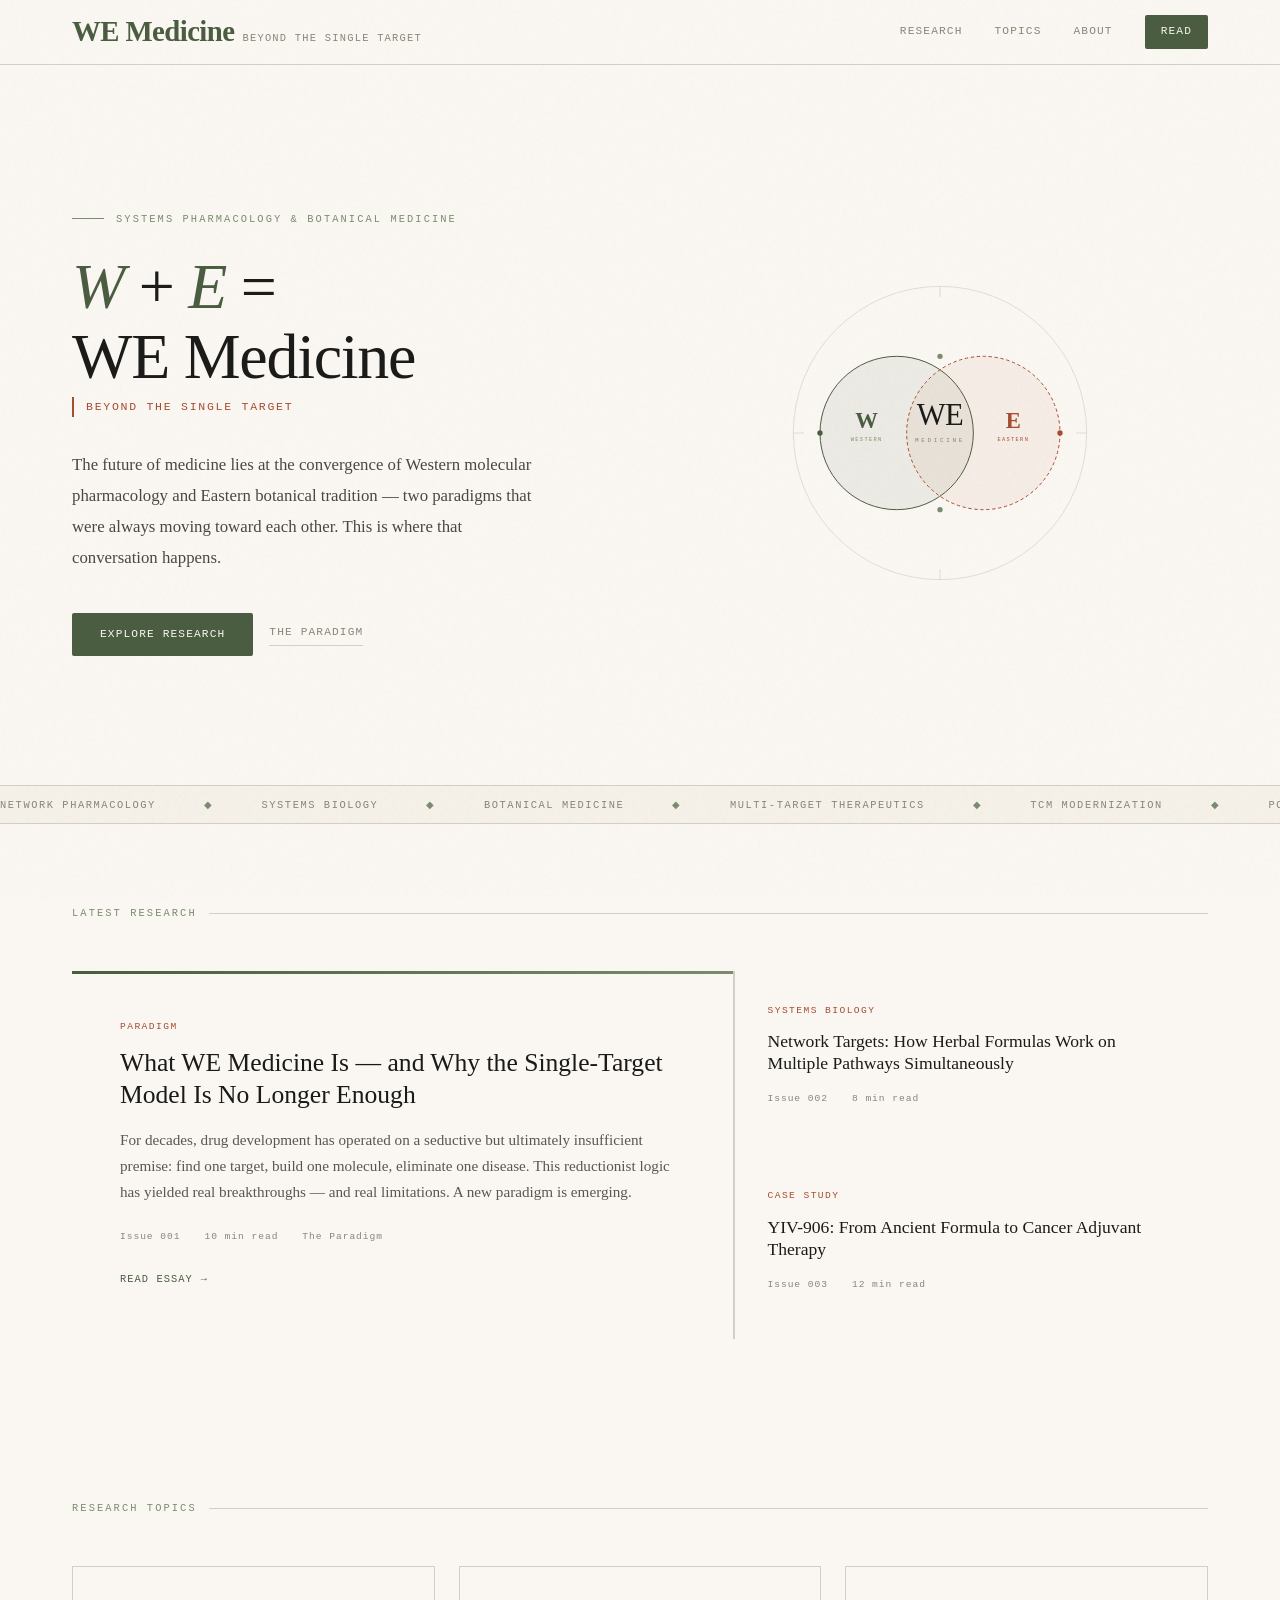
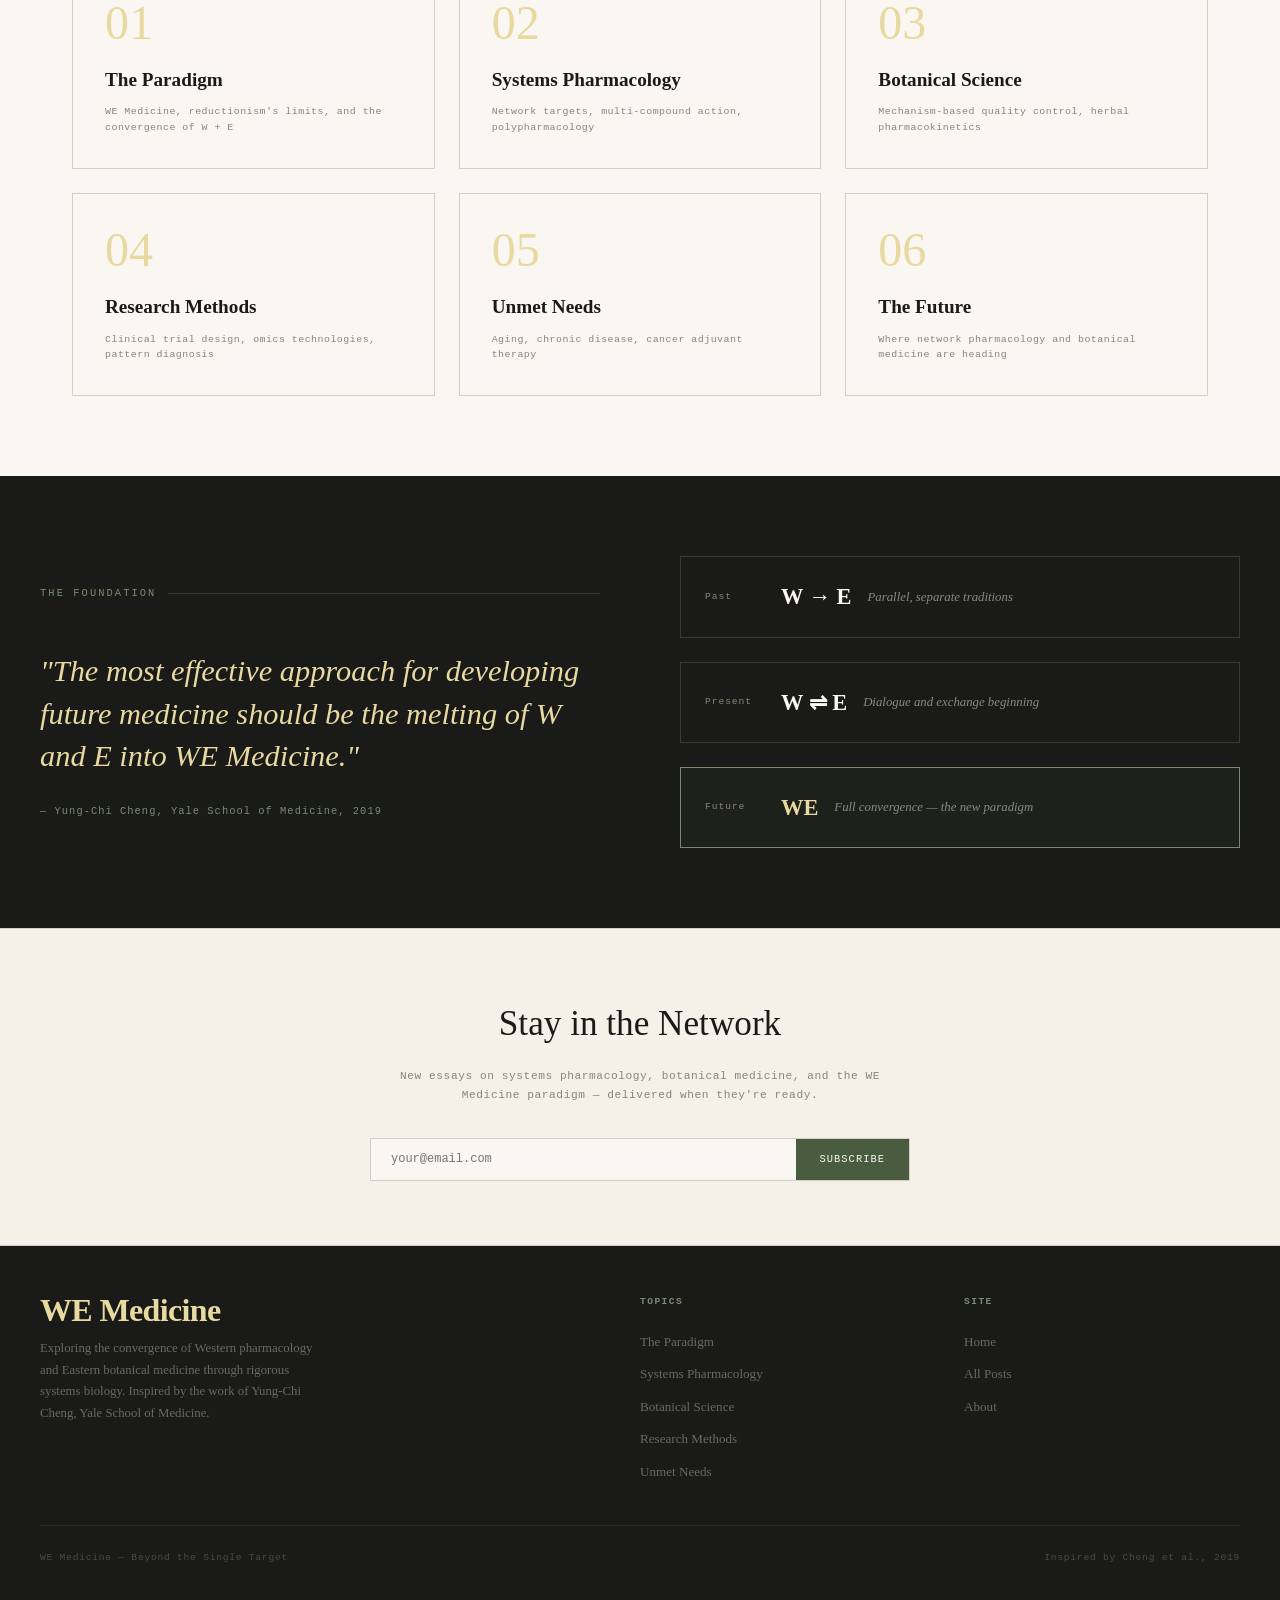
==== commit 8943e68a: "Update index.html" ====
--- a/index.html
+++ b/index.html
@@ -42,32 +42,32 @@
     </div>
     <div class="hero-visual">
       <div class="we-diagram">
-        <svg viewBox="0 0 320 320" width="320" height="320" fill="none" xmlns="http://www.w3.org/2000/svg">
+        <svg viewBox="0 0 480 480" width="480" height="480" fill="none" xmlns="http://www.w3.org/2000/svg">
           <!-- Outer ring -->
-          <circle cx="160" cy="160" r="148" stroke="#d4cfc4" stroke-width="1"/>
-          <!-- W circle -->
-          <circle cx="110" cy="160" r="80" fill="#4a5c40" fill-opacity="0.08" stroke="#4a5c40" stroke-width="1.5"/>
-          <!-- E circle -->
-          <circle cx="210" cy="160" r="80" fill="#a84b2f" fill-opacity="0.06" stroke="#a84b2f" stroke-width="1.5" stroke-dasharray="4 3"/>
-          <!-- Intersection -->
-          <text x="160" y="148" text-anchor="middle" font-family="'Cormorant Garamond', serif" font-size="36" font-weight="300" fill="#1a1a18" letter-spacing="-1">WE</text>
-          <text x="160" y="172" text-anchor="middle" font-family="'DM Mono', monospace" font-size="7" fill="#7a8c6e" letter-spacing="3">MEDICINE</text>
-          <!-- W label -->
-          <text x="88" y="155" text-anchor="middle" font-family="'Cormorant Garamond', serif" font-size="22" fill="#4a5c40" font-weight="600">W</text>
-          <text x="88" y="172" text-anchor="middle" font-family="'DM Mono', monospace" font-size="5.5" fill="#7a8c6e" letter-spacing="1">WESTERN</text>
-          <!-- E label -->
-          <text x="232" y="155" text-anchor="middle" font-family="'Cormorant Garamond', serif" font-size="22" fill="#a84b2f" font-weight="600">E</text>
-          <text x="232" y="172" text-anchor="middle" font-family="'DM Mono', monospace" font-size="5.5" fill="#a84b2f" letter-spacing="1">EASTERN</text>
+          <circle cx="240" cy="240" r="220" stroke="#d4cfc4" stroke-width="1"/>
+          <!-- W circle — center at 175, radius 110 -->
+          <circle cx="175" cy="240" r="115" fill="#4a5c40" fill-opacity="0.08" stroke="#4a5c40" stroke-width="1.5"/>
+          <!-- E circle — center at 305, radius 110 -->
+          <circle cx="305" cy="240" r="115" fill="#a84b2f" fill-opacity="0.06" stroke="#a84b2f" stroke-width="1.5" stroke-dasharray="5 4"/>
+          <!-- W label (left of intersection) -->
+          <text x="130" y="232" text-anchor="middle" font-family="'Cormorant Garamond', serif" font-size="34" font-weight="600" fill="#4a5c40">W</text>
+          <text x="130" y="252" text-anchor="middle" font-family="'DM Mono', monospace" font-size="8" fill="#7a8c6e" letter-spacing="2">WESTERN</text>
+          <!-- E label (right of intersection) -->
+          <text x="350" y="232" text-anchor="middle" font-family="'Cormorant Garamond', serif" font-size="34" font-weight="600" fill="#a84b2f">E</text>
+          <text x="350" y="252" text-anchor="middle" font-family="'DM Mono', monospace" font-size="8" fill="#a84b2f" letter-spacing="2">EASTERN</text>
+          <!-- WE + MEDICINE in intersection (x=240, between circles) -->
+          <text x="240" y="228" text-anchor="middle" font-family="'Cormorant Garamond', serif" font-size="46" font-weight="300" fill="#1a1a18" letter-spacing="-1">WE</text>
+          <text x="240" y="254" text-anchor="middle" font-family="'DM Mono', monospace" font-size="9" fill="#7a8c6e" letter-spacing="4">MEDICINE</text>
           <!-- Decorative ticks -->
-          <line x1="160" y1="12" x2="160" y2="24" stroke="#d4cfc4" stroke-width="1"/>
-          <line x1="160" y1="296" x2="160" y2="308" stroke="#d4cfc4" stroke-width="1"/>
-          <line x1="12" y1="160" x2="24" y2="160" stroke="#d4cfc4" stroke-width="1"/>
-          <line x1="296" y1="160" x2="308" y2="160" stroke="#d4cfc4" stroke-width="1"/>
+          <line x1="240" y1="20" x2="240" y2="36" stroke="#d4cfc4" stroke-width="1"/>
+          <line x1="240" y1="444" x2="240" y2="460" stroke="#d4cfc4" stroke-width="1"/>
+          <line x1="20" y1="240" x2="36" y2="240" stroke="#d4cfc4" stroke-width="1"/>
+          <line x1="444" y1="240" x2="460" y2="240" stroke="#d4cfc4" stroke-width="1"/>
           <!-- Small nodes -->
-          <circle cx="160" cy="80" r="3" fill="#7a8c6e"/>
-          <circle cx="160" cy="240" r="3" fill="#7a8c6e"/>
-          <circle cx="80" cy="160" r="3" fill="#4a5c40"/>
-          <circle cx="240" cy="160" r="3" fill="#a84b2f"/>
+          <circle cx="240" cy="125" r="4" fill="#7a8c6e"/>
+          <circle cx="240" cy="355" r="4" fill="#7a8c6e"/>
+          <circle cx="60" cy="240" r="4" fill="#4a5c40"/>
+          <circle cx="420" cy="240" r="4" fill="#a84b2f"/>
         </svg>
       </div>
     </div>
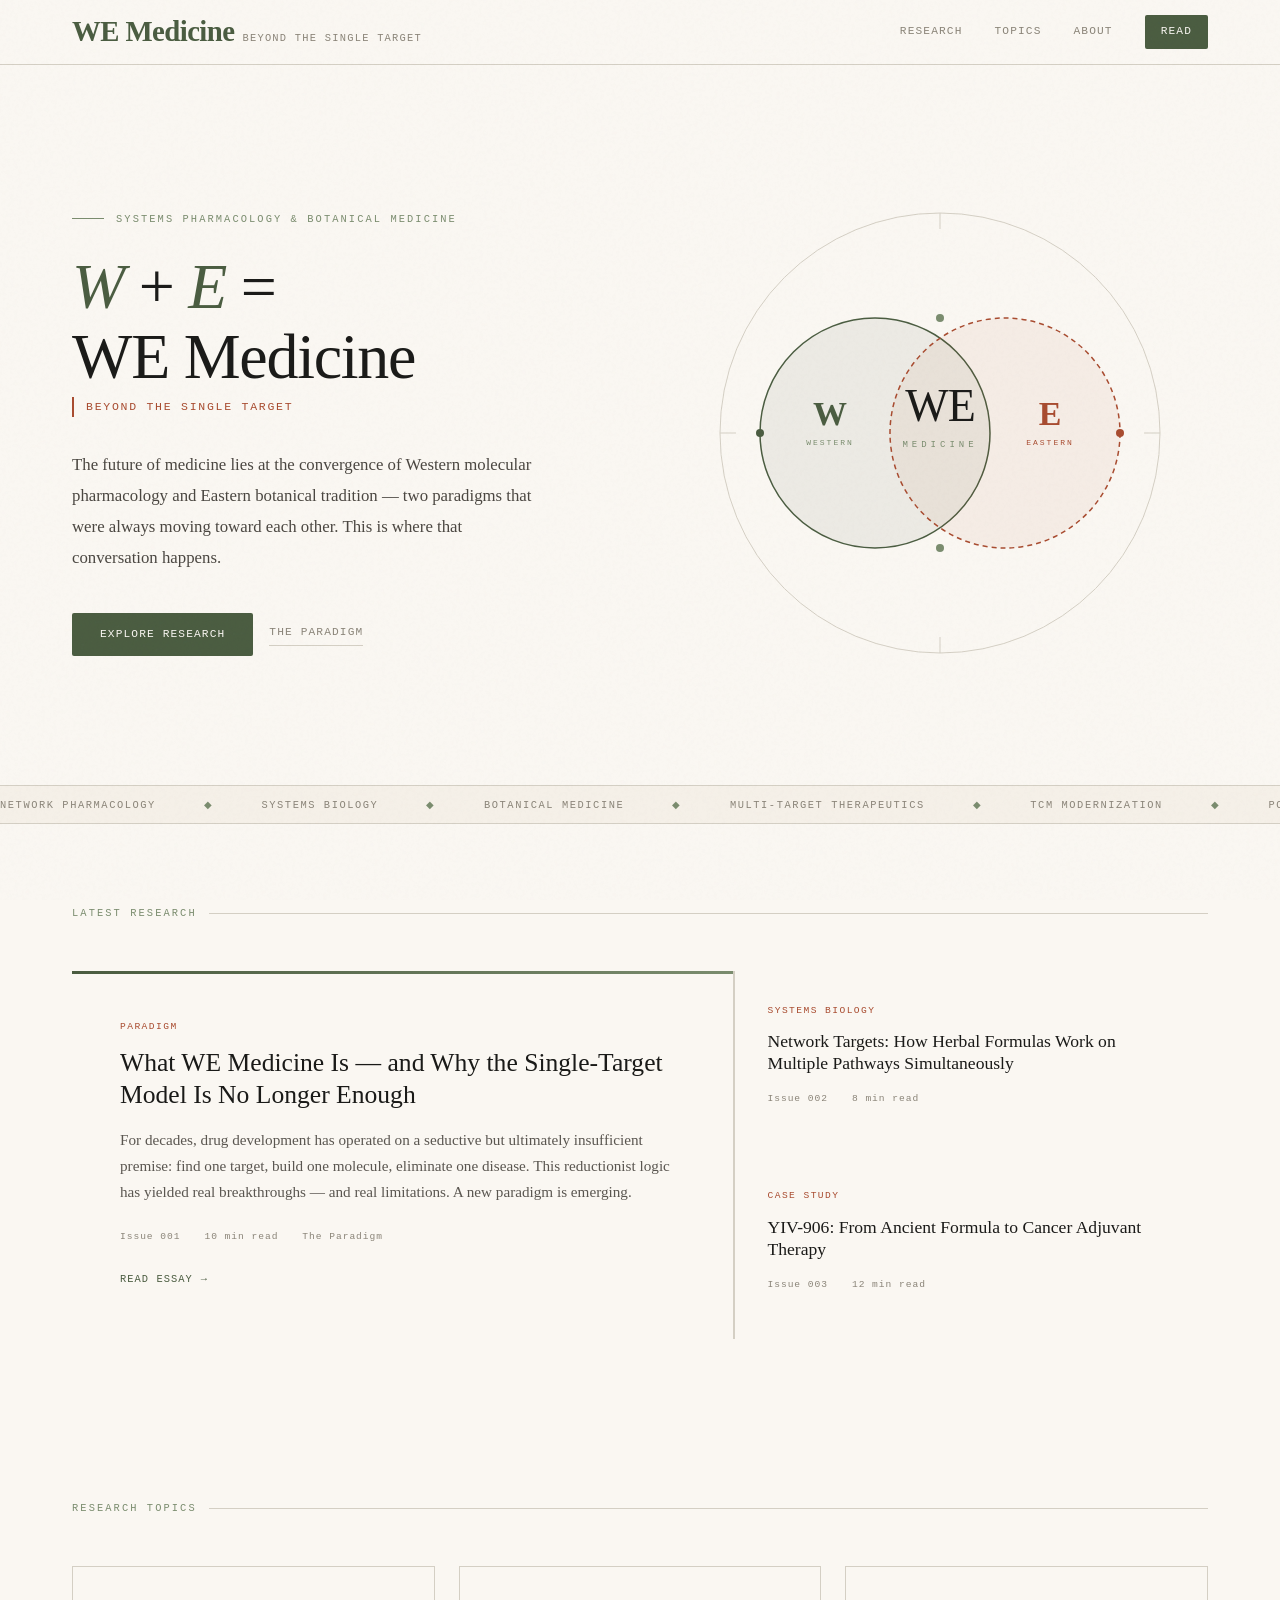
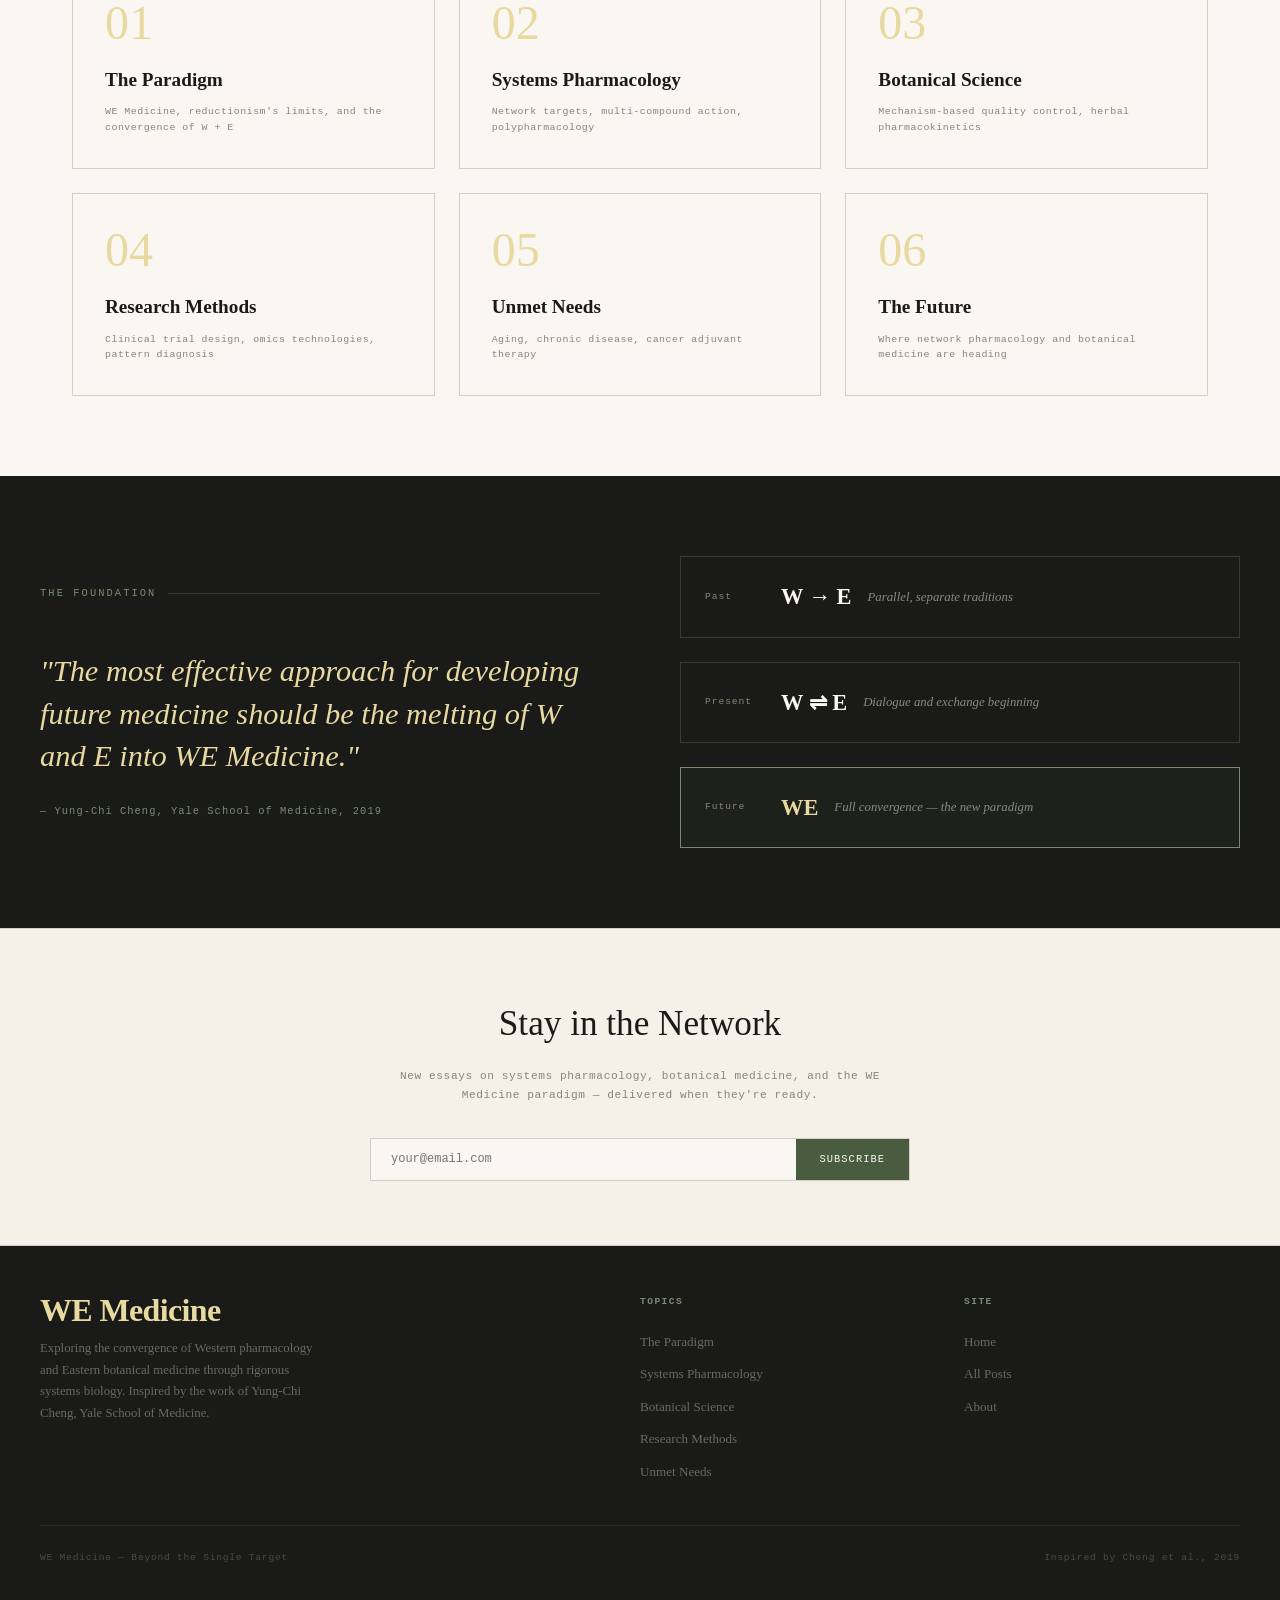
==== commit 27341d32: "Update index.html" ====
--- a/index.html
+++ b/index.html
@@ -42,7 +42,7 @@
     </div>
     <div class="hero-visual">
       <div class="we-diagram">
-        <svg viewBox="0 0 480 480" width="480" height="480" fill="none" xmlns="http://www.w3.org/2000/svg">
+        <svg viewBox="0 0 480 480" fill="none" xmlns="http://www.w3.org/2000/svg">
           <!-- Outer ring -->
           <circle cx="240" cy="240" r="220" stroke="#d4cfc4" stroke-width="1"/>
           <!-- W circle — center at 175, radius 110 -->
--- a/style.css
+++ b/style.css
@@ -222,17 +222,17 @@
 }
 
 .we-diagram {
-  width: 320px;
-  height: 320px;
-  max-width: 320px;
-  max-height: 320px;
+  width: 480px;
+  height: 480px;
+  max-width: 480px;
+  max-height: 480px;
   flex-shrink: 0;
 }
 
 .we-diagram svg {
   display: block;
-  width: 320px;
-  height: 320px;
+  width: 480px;
+  height: 480px;
 }
 
 /* ── MARQUEE ── */
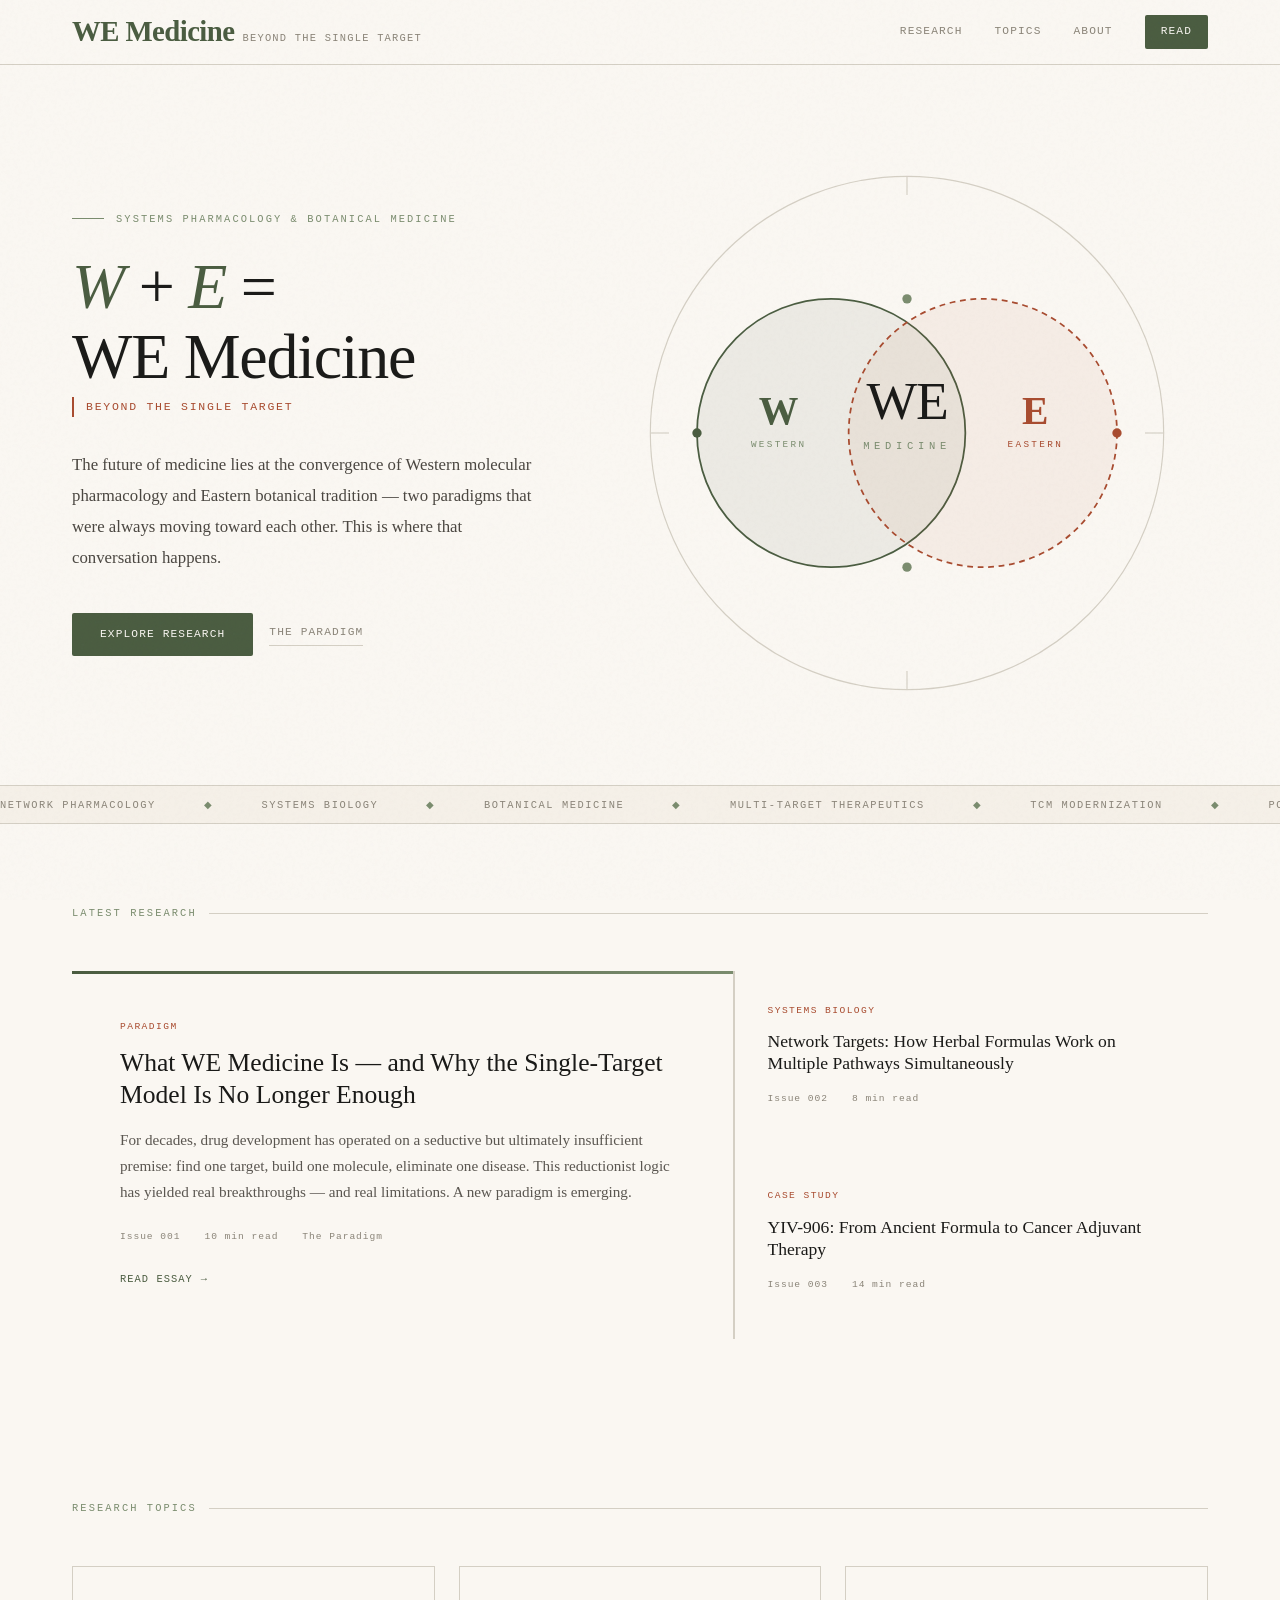
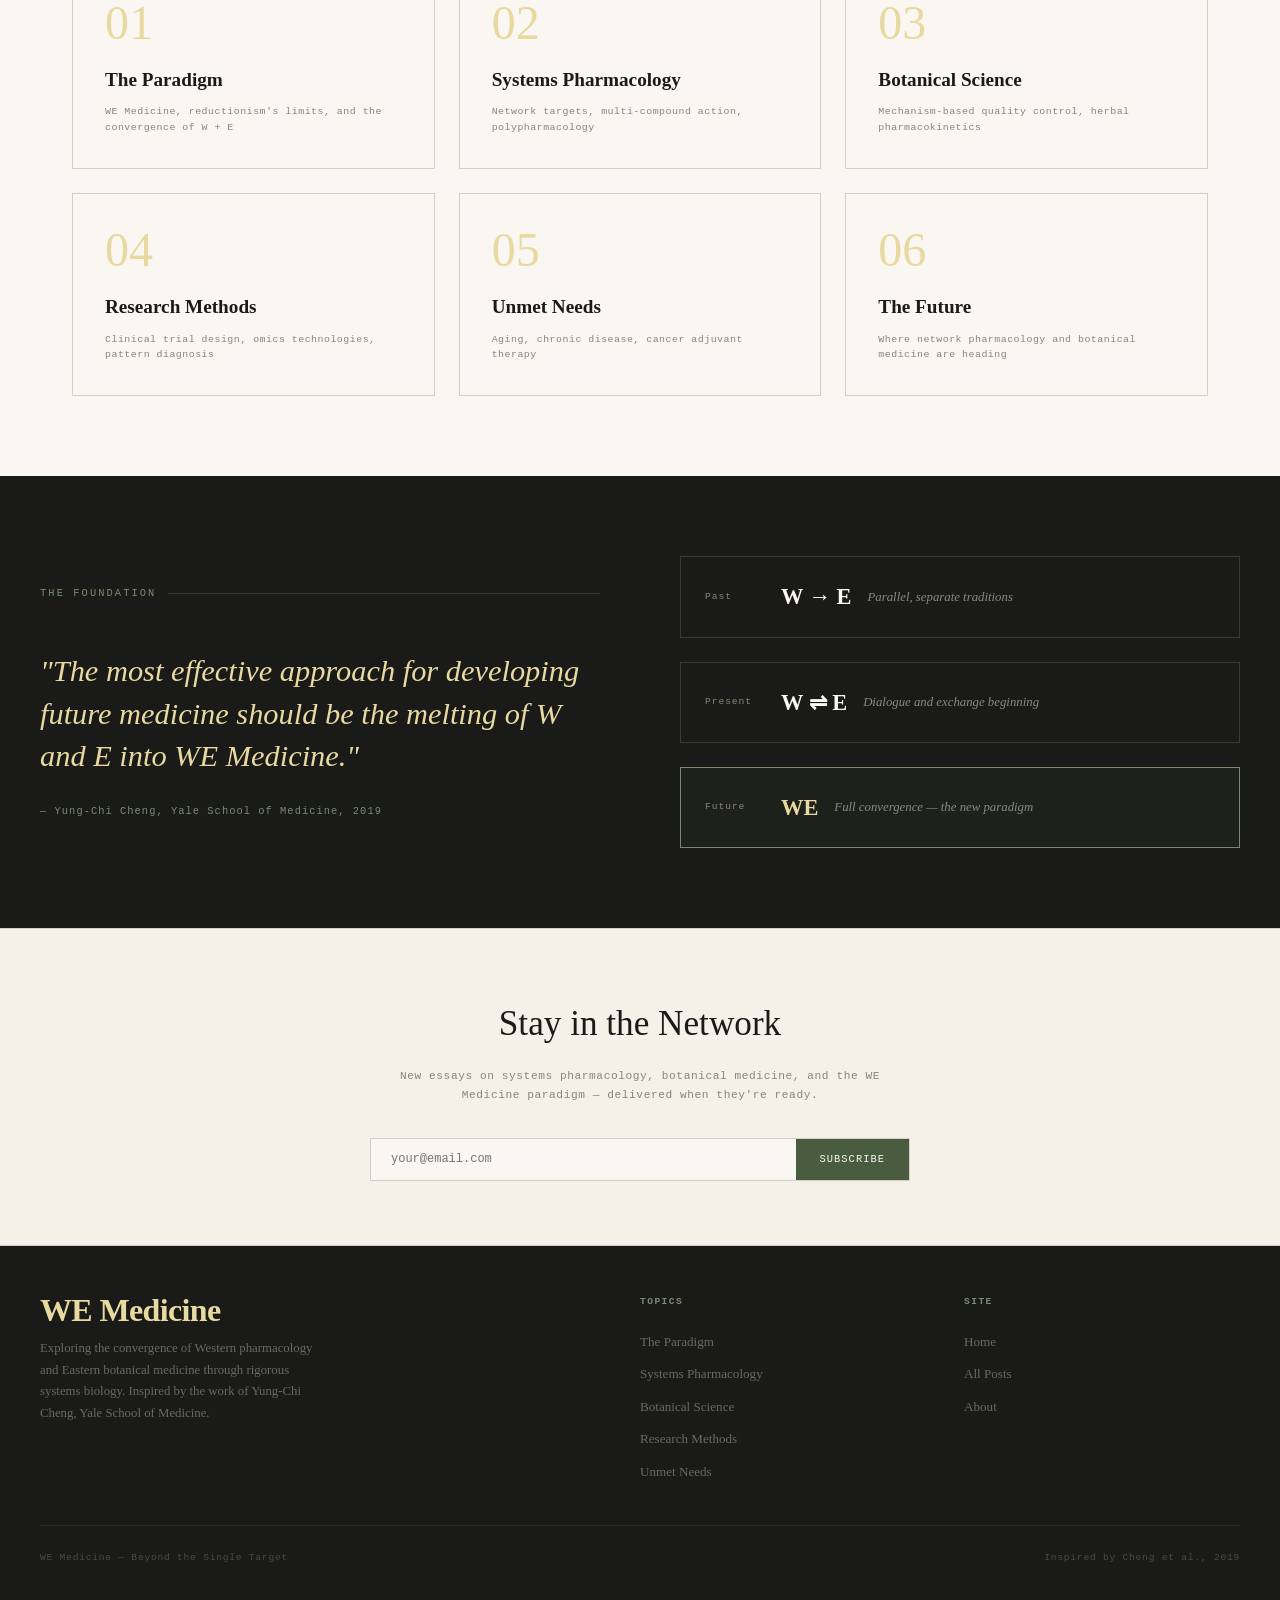
==== commit 19d04de1: "Update index.html" ====
--- a/index.html
+++ b/index.html
@@ -120,13 +120,13 @@
       <div class="featured-side">
         <div class="side-post">
           <div class="post-category">Systems Biology</div>
-          <a href="blog.html" class="post-title">Network Targets: How Herbal Formulas Work on Multiple Pathways Simultaneously</a>
+          <a href="post-002-network-targets.html" class="post-title">Network Targets: How Herbal Formulas Work on Multiple Pathways Simultaneously</a>
           <div class="post-meta"><span>Issue 002</span><span>8 min read</span></div>
         </div>
         <div class="side-post">
           <div class="post-category">Case Study</div>
-          <a href="blog.html" class="post-title">YIV-906: From Ancient Formula to Cancer Adjuvant Therapy</a>
-          <div class="post-meta"><span>Issue 003</span><span>12 min read</span></div>
+          <a href="post3-yiv906.html" class="post-title">YIV-906: From Ancient Formula to Cancer Adjuvant Therapy</a>
+          <div class="post-meta"><span>Issue 003</span><span>14 min read</span></div>
         </div>
       </div>
     </div>
--- a/style.css
+++ b/style.css
@@ -117,8 +117,8 @@
   margin: 0 auto;
   padding: 5rem 2rem 4rem;
   display: grid;
-  grid-template-columns: 1fr 1fr;
-  gap: 4rem;
+  grid-template-columns: 1fr 1.2fr;
+  gap: 2rem;
   align-items: center;
   min-height: 80vh;
 }
@@ -218,21 +218,20 @@
   display: flex;
   justify-content: center;
   align-items: center;
-  overflow: hidden;
+  overflow: visible;
 }
 
 .we-diagram {
-  width: 480px;
-  height: 480px;
-  max-width: 480px;
-  max-height: 480px;
+  width: 100%;
+  max-width: 560px;
+  aspect-ratio: 1;
   flex-shrink: 0;
 }
 
 .we-diagram svg {
   display: block;
-  width: 480px;
-  height: 480px;
+  width: 100%;
+  height: 100%;
 }
 
 /* ── MARQUEE ── */
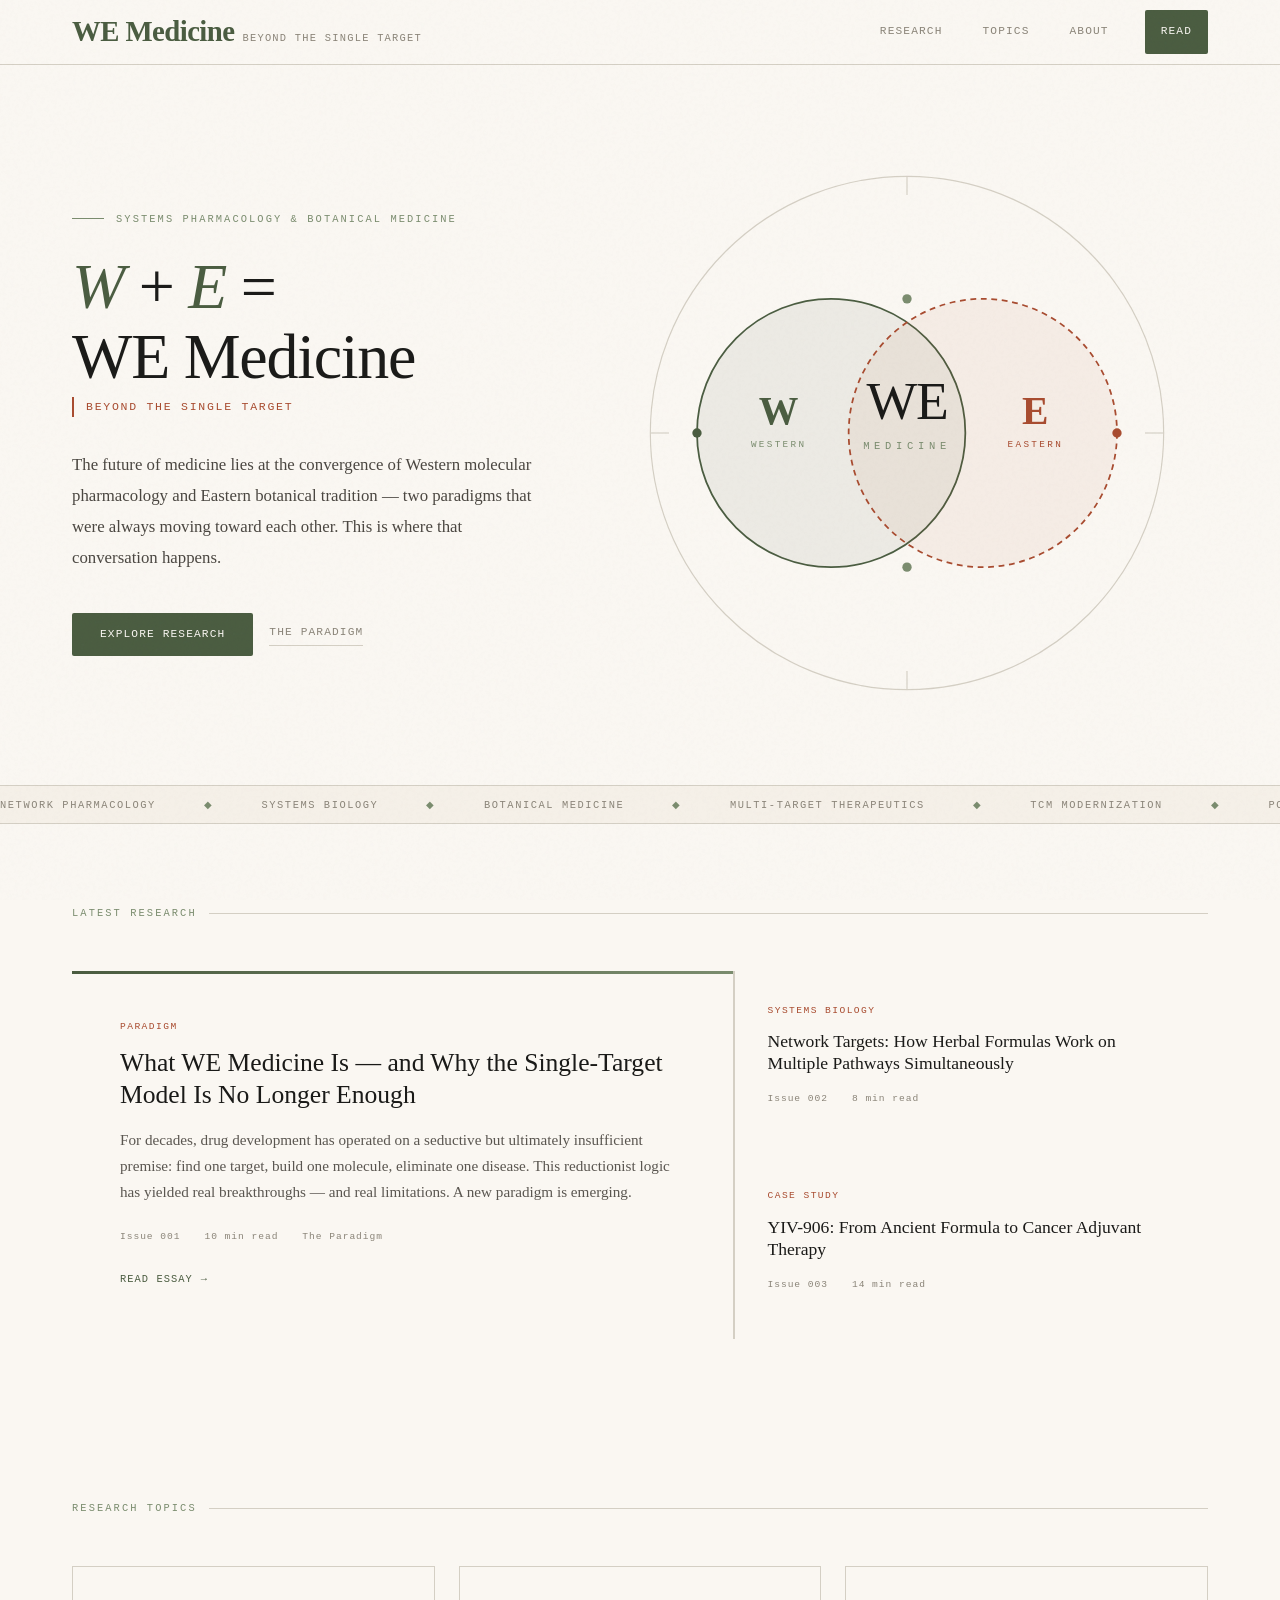
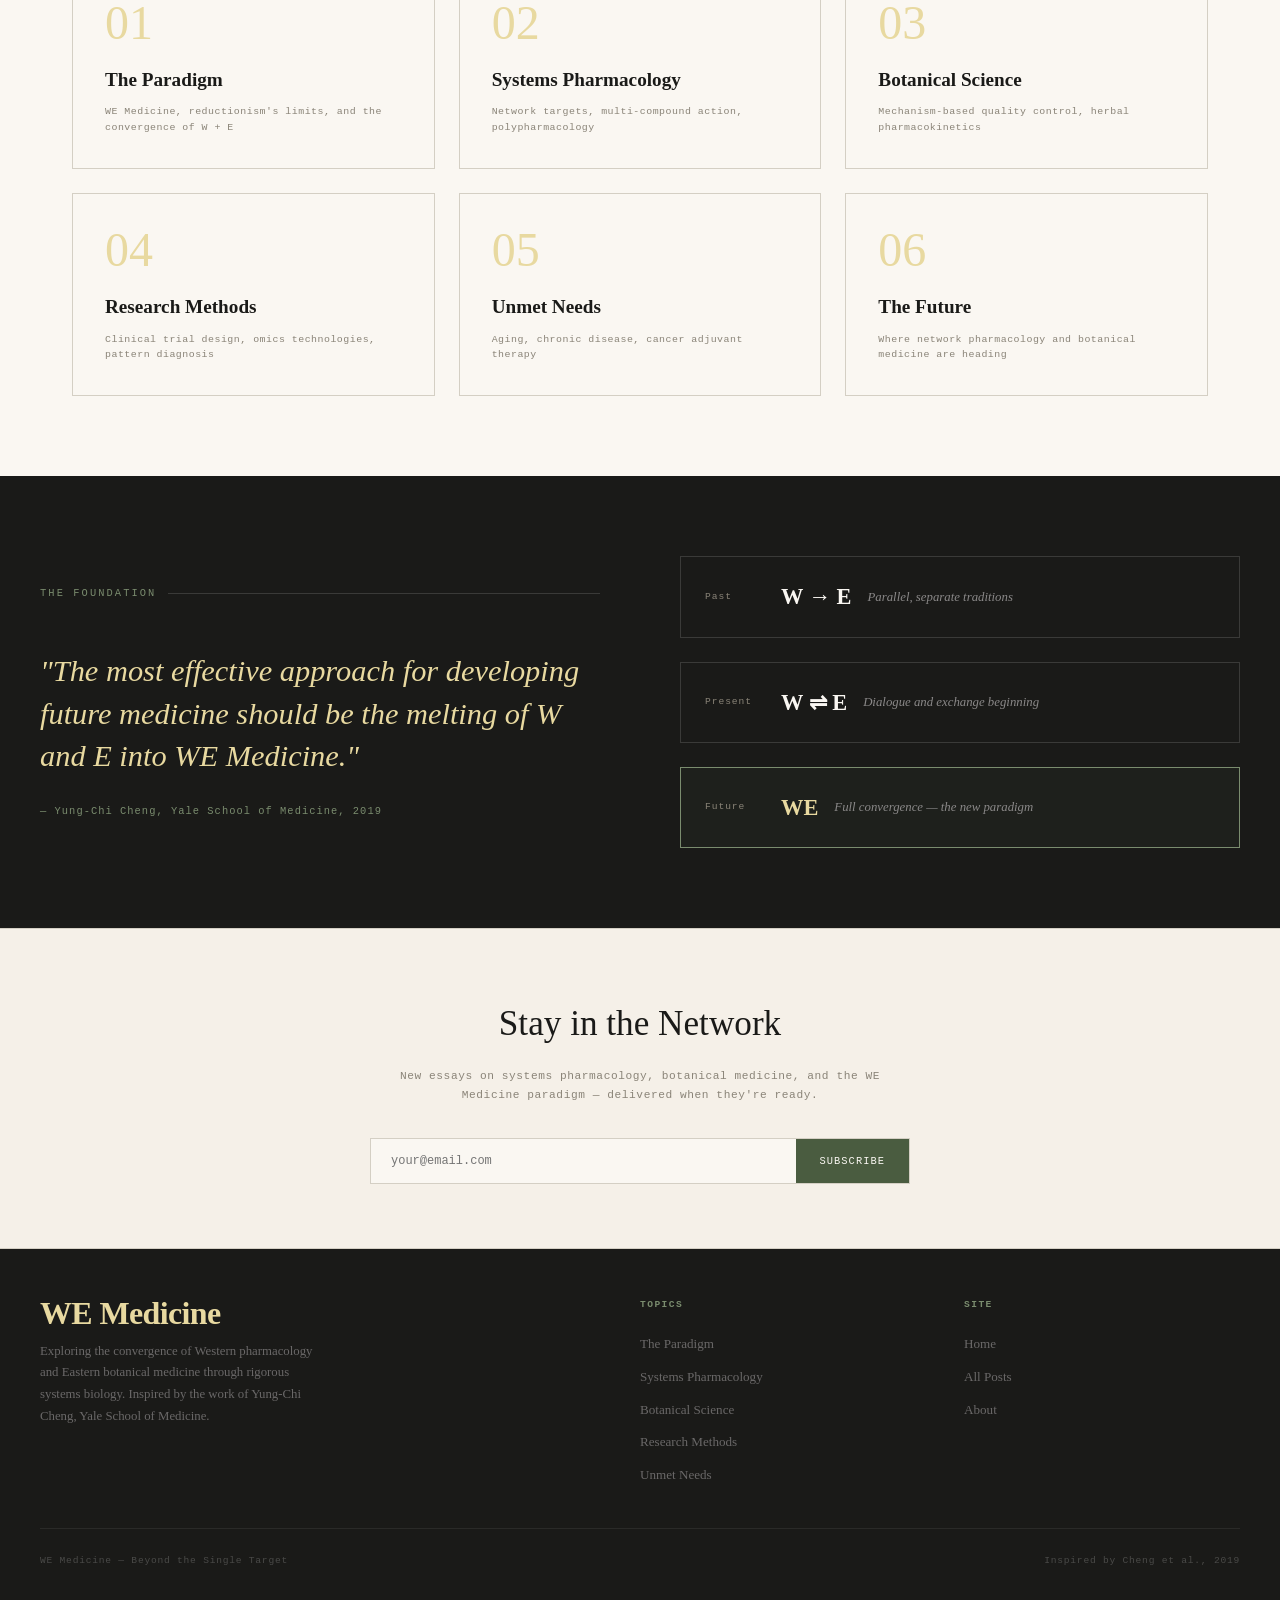
==== commit ec70d48b: "Update index.html" ====
--- a/index.html
+++ b/index.html
@@ -1,10 +1,24 @@
 <!DOCTYPE html>
 <html lang="en">
 <head>
+    <!-- Google tag (gtag.js) -->
+  <script async src="https://www.googletagmanager.com/gtag/js?id=G-678SKH391W"></script>
+  <script>
+    window.dataLayer = window.dataLayer || [];
+    function gtag(){dataLayer.push(arguments);}
+    gtag('js', new Date());
+
+    gtag('config', 'G-678SKH391W');
+  </script>
+  
   <meta charset="UTF-8">
   <meta name="viewport" content="width=device-width, initial-scale=1.0">
   <title>WE Medicine — Beyond the Single Target</title>
   <meta name="description" content="Exploring the convergence of Western pharmacology and Eastern botanical medicine through a systems biology lens.">
+  <link rel="icon" type="image/png" href="assets/WE.png">
+  <link rel="apple-touch-icon" href="assets/WE.png">
+  <meta name="apple-mobile-web-app-capable" content="yes">
+  <meta name="apple-mobile-web-app-status-bar-style" content="default">
   <link rel="stylesheet" href="style.css">
 </head>
 <body>
@@ -17,7 +31,7 @@
       </a>
       <nav>
         <a href="blog.html">Research</a>
-        <a href="topics.html">Topics</a>
+        <a href="index.html#topics">Topics</a>
         <a href="about.html">About</a>
         <a href="blog.html" class="nav-cta">Read</a>
       </nav>
@@ -133,7 +147,7 @@
   </section>
 
   <!-- TOPICS -->
-  <section>
+  <section id="topics">
     <div class="section-label">Research Topics</div>
     <div class="topics-grid">
       <a href="blog.html" class="topic-card">
--- a/style.css
+++ b/style.css
@@ -18,6 +18,9 @@
 
 html { scroll-behavior: smooth; }
 
+/* ── iOS: suppress tap highlight flash ── */
+a, button { -webkit-tap-highlight-color: transparent; }
+
 body {
   background: var(--warm-white);
   color: var(--ink);
@@ -98,6 +101,9 @@
   color: var(--muted);
   text-decoration: none;
   transition: color 0.2s;
+  padding: 0.75rem 0.25rem; /* iOS: min 44px touch target */
+  display: inline-flex;
+  align-items: center;
 }
 
 nav a:hover { color: var(--deep-sage); }
@@ -105,8 +111,9 @@
 .nav-cta {
   background: var(--deep-sage);
   color: var(--warm-white) !important;
-  padding: 0.45rem 1rem;
+  padding: 0.65rem 1rem;
   border-radius: 2px;
+  min-height: 44px;
 }
 
 .nav-cta:hover { background: var(--ink); color: var(--warm-white) !important; }
@@ -577,6 +584,7 @@
   color: var(--warm-white);
   border: none;
   padding: 0.85rem 1.5rem;
+  min-height: 44px;
   font-family: 'DM Mono', monospace;
   font-size: 0.65rem;
   letter-spacing: 0.1em;
@@ -687,7 +695,8 @@
   font-size: 0.62rem;
   letter-spacing: 0.1em;
   text-transform: uppercase;
-  padding: 0.4rem 0.85rem;
+  padding: 0.65rem 0.85rem; /* iOS: min 44px touch target */
+  min-height: 44px;
   border: 1px solid var(--border);
   background: none;
   color: var(--muted);
@@ -863,4 +872,17 @@
   .posts-grid { grid-template-columns: 1fr; }
   .hero { padding: 3rem 1.5rem; }
   section { padding: 3rem 1.5rem; }
-}
+  .newsletter-form {
+    flex-direction: column;
+    border: none;
+    gap: 0.75rem;
+  }
+  .newsletter-form input {
+    border: 1px solid var(--border);
+    border-radius: 2px;
+  }
+  .newsletter-form button {
+    border-radius: 2px;
+    width: 100%;
+  }
+}
